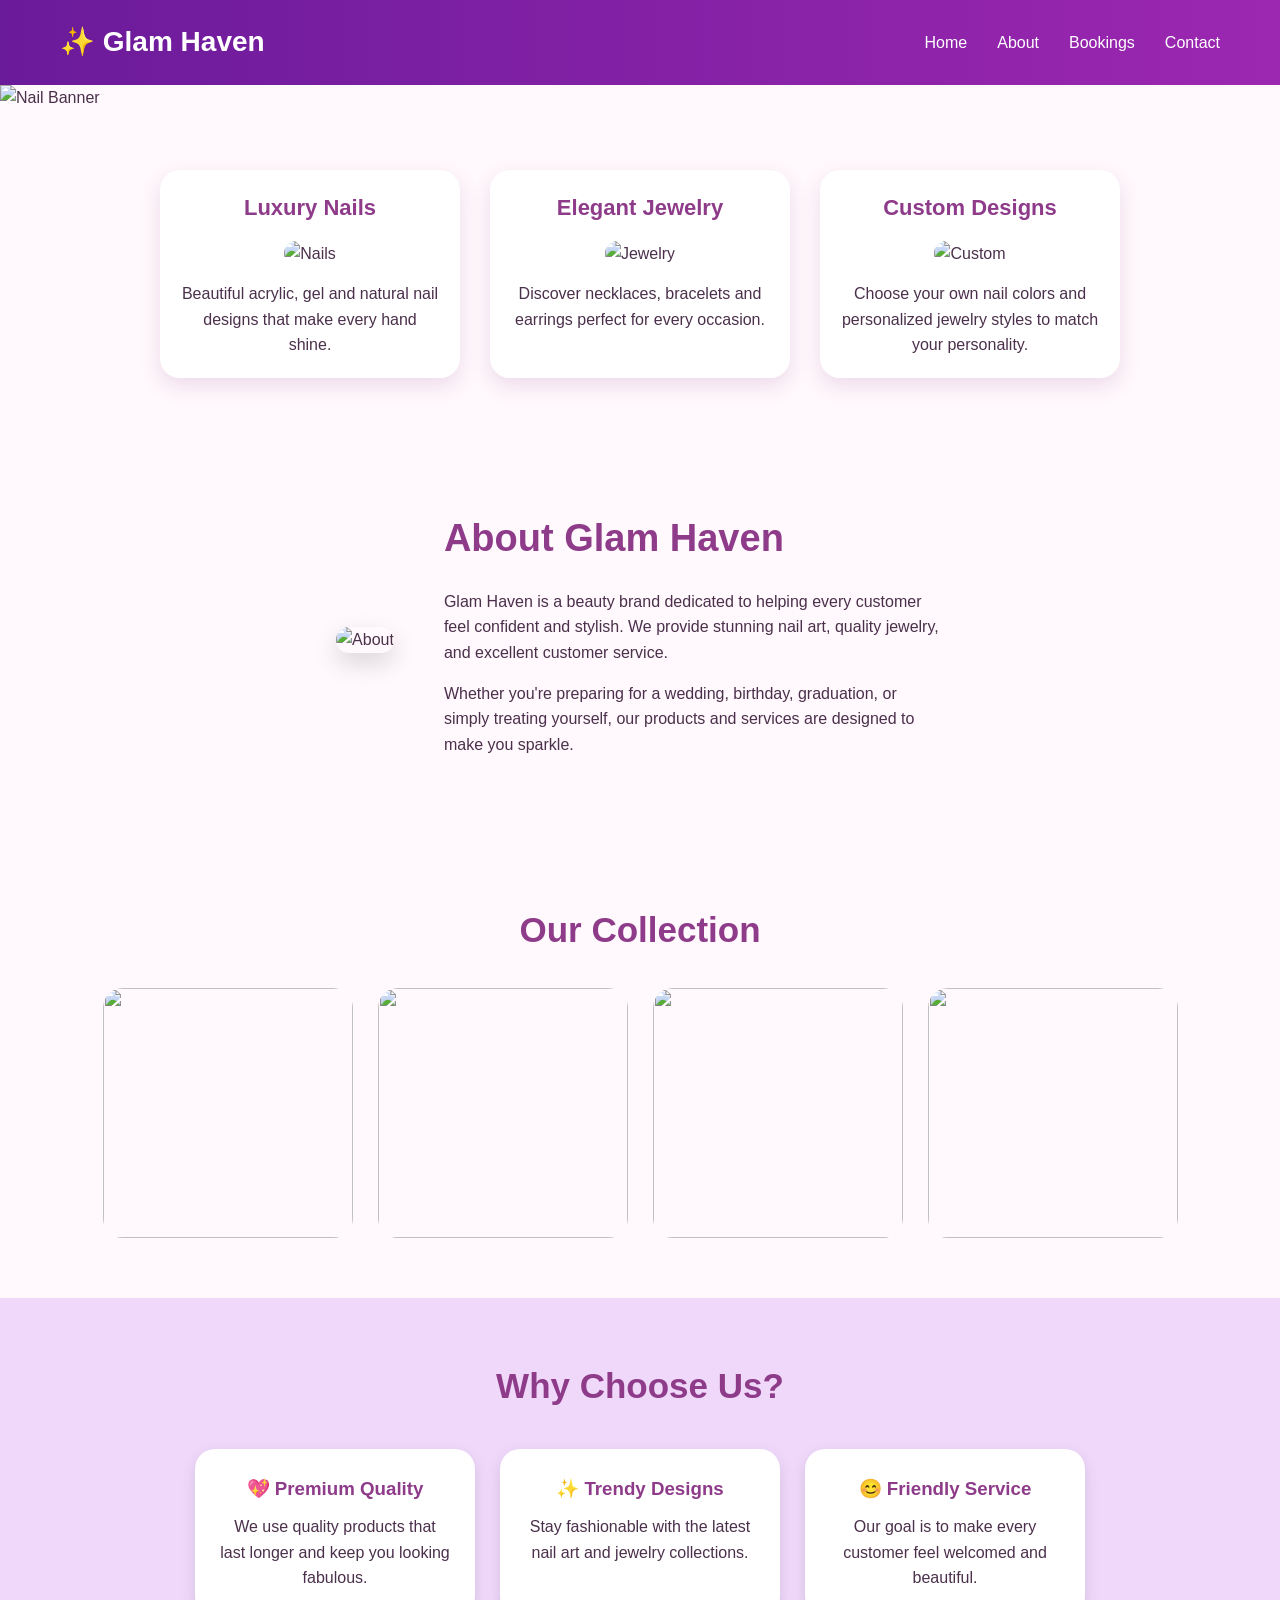
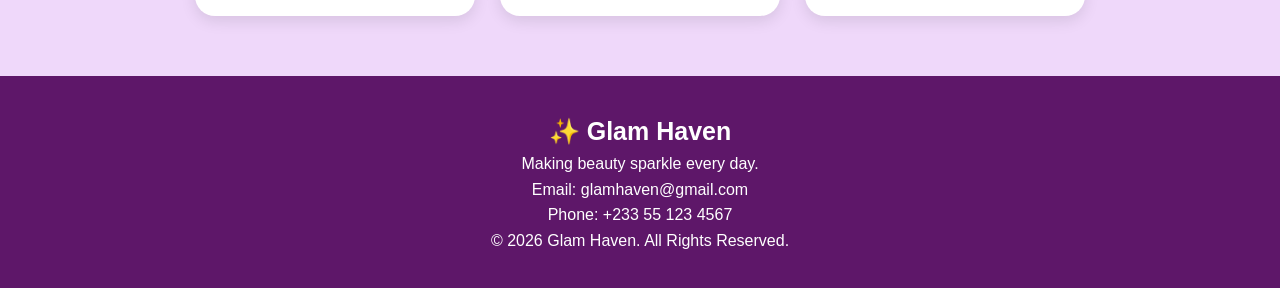
==== index.html @ 538c2bee "adding all files" ====
<!DOCTYPE html>
<html lang="en">
<head>
    <meta charset="UTF-8">
    <meta name="viewport" content="width=device-width, initial-scale=1.0">
    <title>Glam Haven</title>
    <link rel="stylesheet" href="style.css">
</head>
<body>

    <!-- Navigation -->
     <nav class="navbar">
        <h2>✨ Glam Haven</h2>
        <ul class="nav-links">
            <li><a href="index.html">Home</a></li>
            <li><a href="about.html">About</a></li>
            <li><a href="bookings.html">Bookings</a></li>
            <li><a href="contact.html">Contact</a></li>
       </ul>
    </nav>

    <!-- Hero Section -->
    <header class="hero">
        <img src="images/banner.jpg" alt="Nail Banner">
    </header>

    <!-- Services -->
    <section class="cards">

        <div class="card">
            <h3>Luxury Nails</h3>
            <img src="images/nails1.jpg" alt="Nails">
            <p>Beautiful acrylic, gel and natural nail designs that make every hand shine.</p>
        </div>

        <div class="card">
            <h3>Elegant Jewelry</h3>
            <img src="images/jewelry1.jpg" alt="Jewelry">
            <p>Discover necklaces, bracelets and earrings perfect for every occasion.</p>
        </div>

        <div class="card">
            <h3>Custom Designs</h3>
            <img src="images/custom.jpg" alt="Custom">
            <p>Choose your own nail colors and personalized jewelry styles to match your personality.</p>
        </div>

    </section>

    <!-- About -->
    <section class="about">

        <div class="about-image">
            <img src="images/about.jpg" alt="About">
        </div>

        <div class="about-text">
            <h2>About Glam Haven</h2>

            <p>
                Glam Haven is a beauty brand dedicated to helping every customer feel confident and stylish.
                We provide stunning nail art, quality jewelry, and excellent customer service.
            </p>

            <p>
                Whether you're preparing for a wedding, birthday, graduation, or simply treating yourself,
                our products and services are designed to make you sparkle.
            </p>

        </div>

    </section>

    <!-- Gallery -->
    <section class="gallery">

        <h2>Our Collection</h2>

        <div class="gallery-images">

            <img src="images/gallery1.jpg" alt="">
            <img src="images/gallery2.jpg" alt="">
            <img src="images/gallery3.jpg" alt="">
            <img src="images/gallery4.jpg" alt="">

        </div>

    </section>

    <!-- Extra Section -->
    <section class="why-us">

        <h2>Why Choose Us?</h2>

        <div class="features">

            <div class="feature">
                <h3>💖 Premium Quality</h3>
                <p>We use quality products that last longer and keep you looking fabulous.</p>
            </div>

            <div class="feature">
                <h3>✨ Trendy Designs</h3>
                <p>Stay fashionable with the latest nail art and jewelry collections.</p>
            </div>

            <div class="feature">
                <h3>😊 Friendly Service</h3>
                <p>Our goal is to make every customer feel welcomed and beautiful.</p>
            </div>

        </div>

    </section>

    <!-- Footer -->
    <footer>

        <h3>✨ Glam Haven</h3>

        <p>Making beauty sparkle every day.</p>

        <p>Email: glamhaven@gmail.com</p>

        <p>Phone: +233 55 123 4567</p>

        <p>© 2026 Glam Haven. All Rights Reserved.</p>

    </footer>

</body>
</html>
---- style.css ----
/* =========================
   GLOBAL STYLING
========================= */

* {
    margin: 0;
    padding: 0;
    box-sizing: border-box;
    font-family: "Poppins", Arial, sans-serif;
}


body {
    background-color: #fff8fc;
    color: #4b304b;
    line-height: 1.6;
}


img {
    max-width: 100%;
}



/* =========================
   NAVIGATION BAR
========================= */

.navbar {

    background: linear-gradient(90deg, #6a1b9a, #9c27b0);

    color: white;

    display: flex;

    justify-content: space-between;

    align-items: center;

    padding: 20px 60px;

    position: sticky;

    top: 0;

    z-index: 10;

}


.navbar h2 {

    font-size: 28px;

}


.nav-links {

    display: flex;

    list-style: none;

    gap: 30px;

}


.nav-links a {

    color: white;

    text-decoration: none;

    font-size: 16px;

    transition: 0.3s;

}


.nav-links a:hover {

    color: #ffd6ff;

}




/* =========================
   HERO SECTION
========================= */


.hero img {

    width: 100%;

    height: 500px;

    object-fit: cover;

}





/* =========================
   HOME SERVICE CARDS
========================= */


.cards {

    display: flex;

    justify-content: center;

    gap: 30px;

    padding: 60px 40px;

    flex-wrap: wrap;

}



.card {

    background: white;

    width: 300px;

    padding: 20px;

    border-radius: 20px;

    text-align: center;

    box-shadow: 0 8px 20px rgba(142,59,138,0.15);

    transition: 0.3s;

}



.card:hover {

    transform: translateY(-10px);

}



.card img {

    width: 100%;

    height: 230px;

    object-fit: cover;

    border-radius: 15px;

    margin: 15px 0;

}



.card h3 {

    color: #8e3b8a;

    font-size: 22px;

}






/* =========================
   ABOUT SECTION
========================= */


.about,
.about-section {

    display: flex;

    justify-content: center;

    align-items: center;

    gap: 50px;

    padding: 70px 50px;

}



.about-image img {

    width: 400px;

    border-radius: 25px;

    box-shadow: 0 10px 25px rgba(0,0,0,0.15);

}



.about-text {

    max-width: 500px;

}



.about-text h1,
.about-text h2 {

    color: #8e3b8a;

    font-size: 38px;

    margin-bottom: 20px;

}



.about-text p {

    margin-bottom: 15px;

}





/* =========================
   IMAGE COLLECTION
========================= */


.gallery,
.collection {

    padding: 60px 40px;

    text-align: center;

}



.gallery h2,
.collection h2 {

    color:#8e3b8a;

    font-size: 35px;

    margin-bottom: 30px;

}



.gallery-images,
.image-grid {

    display:flex;

    justify-content:center;

    gap:25px;

    flex-wrap:wrap;

}



.gallery-images img,
.image-grid img {

    width:250px;

    height:250px;

    object-fit:cover;

    border-radius:20px;

    transition:0.3s;

}



.gallery-images img:hover,
.image-grid img:hover {

    transform:scale(1.05);

}





/* =========================
   WHY CHOOSE US
========================= */


.why-us {

    background:#efd8fa;

    padding:60px 40px;

    text-align:center;

}



.why-us h2 {

    color:#8e3b8a;

    font-size:35px;

    margin-bottom:35px;

}



.features {

    display:flex;

    justify-content:center;

    gap:25px;

    flex-wrap:wrap;

}



.feature {

    background:white;

    width:280px;

    padding:25px;

    border-radius:20px;

    box-shadow:0 5px 15px rgba(0,0,0,0.1);

}



.feature h3 {

    color:#8e3b8a;

    margin-bottom:10px;

}





/* BOOKING PAGE */
.booking,
.contact {
    padding:70px 40px;text-align:center;

}



.booking h1,
.contact h1 {

    color:#8e3b8a;

    font-size:35px;

    margin-bottom:20px;

}



form {

    display:flex;

    flex-direction:column;

    gap:15px;

    max-width:450px;

    margin:30px auto;

}



input,
textarea,
select {


    padding:15px;

    border-radius:12px;

    border:1px solid #ddd;

    font-size:15px;

}



textarea {

    height:120px;

}



button {

    background:#8e3b8a;

    color:white;

    padding:15px;

    border:none;

    border-radius:12px;

    cursor:pointer;

    font-size:16px;

    transition:0.3s;

}



button:hover {

    background:#6a1b9a;

}





/* =========================
   CONTACT
========================= */


.contact-box {

    background:white;

    padding:30px;

    width:350px;

    max-width:90%;

    margin:30px auto;

    border-radius:20px;

    box-shadow:0 5px 15px rgba(0,0,0,0.1);

}





/* =========================
   FOOTER
========================= */


footer {

    background:#5e1769;

    color:white;

    text-align:center;

    padding:35px;

}



footer h3 {

    font-size:25px;

}





/* =========================
   RESPONSIVE DESIGN
========================= */



@media(max-width:900px){


.navbar {

    padding:20px 30px;

}



.cards {

    padding:40px 20px;

}



.about,
.about-section {

    flex-direction:column;

    text-align:center;

}



.features {

    gap:20px;

}



.hero img {

    height:350px;

}


}




@media(max-width:600px){


.navbar {

    flex-direction:column;

    gap:20px;

}



.nav-links {

    flex-direction:column;

    text-align:center;

    gap:15px;

}



.navbar h2 {

    font-size:24px;

}



.hero img {

    height:250px;

}



.cards {

    flex-direction:column;

    align-items:center;

}



.card {

    width:90%;

}



.about,
.about-section {

    padding:40px 20px;

}



.about-text h1,
.about-text h2 {

    font-size:28px;

}



.about-image img {

    width:100%;

}



.gallery-images img,
.image-grid img {

    width:90%;

}



.feature {

    width:90%;

}



.booking,
.contact {

    padding:40px 20px;

}



footer {

    font-size:14px;

}


}
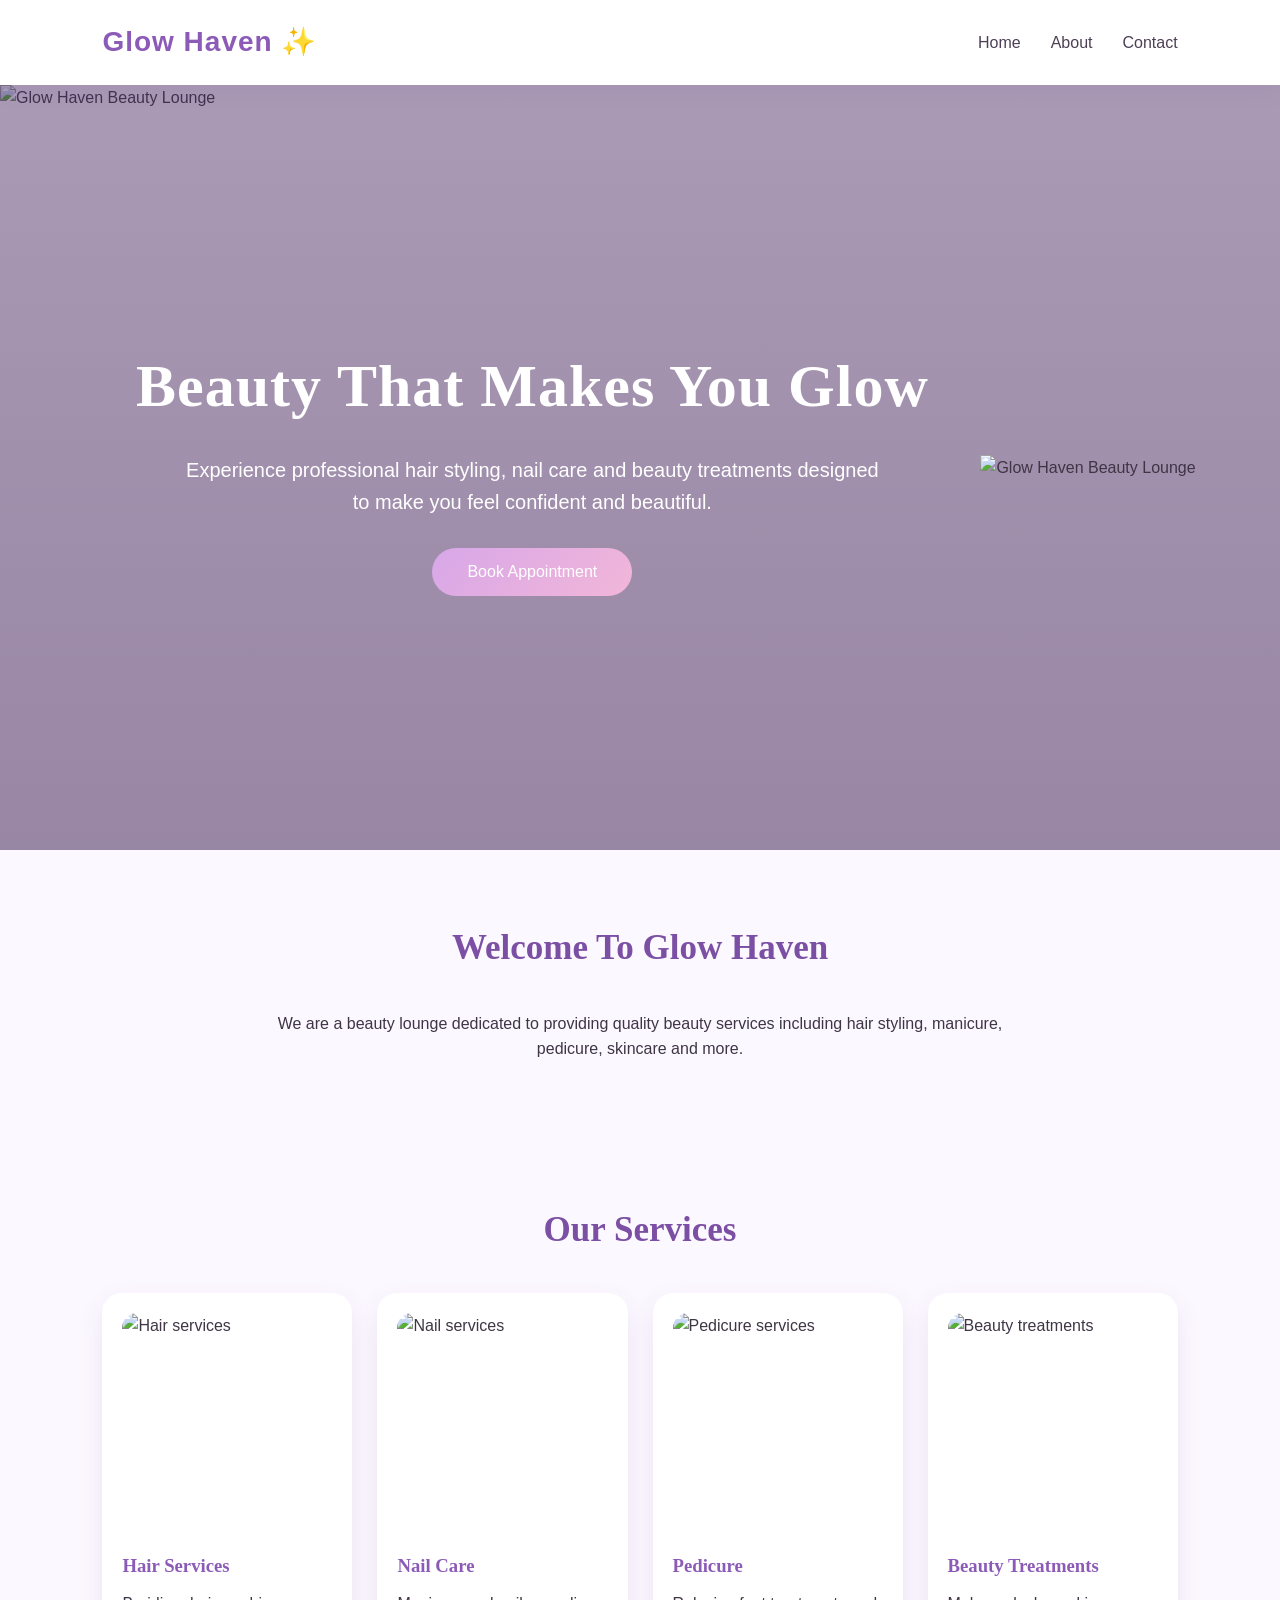
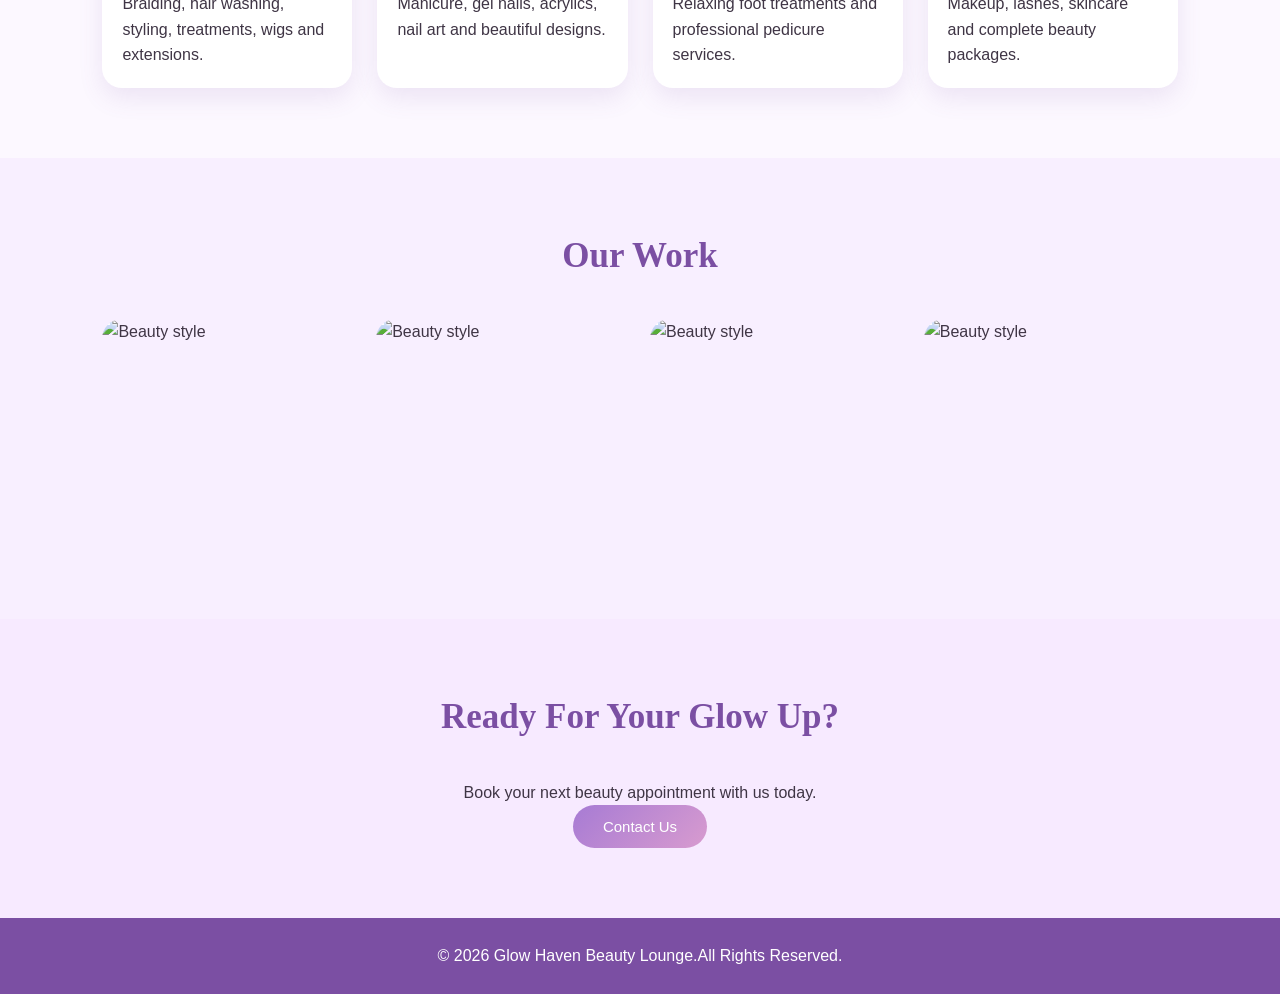
==== commit 7803807f: "adding all files" ====
--- a/index.html
+++ b/index.html
@@ -1,132 +1,116 @@
 <!DOCTYPE html>
 <html lang="en">
+
 <head>
     <meta charset="UTF-8">
     <meta name="viewport" content="width=device-width, initial-scale=1.0">
-    <title>Glam Haven</title>
+    <title>Glow Haven Beauty Lounge</title>
     <link rel="stylesheet" href="style.css">
 </head>
 <body>
+    <header>
+        <nav class="navbar">
+            <div class="logo">
+                Glow Haven ✨
+            </div>
 
-    <!-- Navigation -->
-     <nav class="navbar">
-        <h2>✨ Glam Haven</h2>
-        <ul class="nav-links">
-            <li><a href="index.html">Home</a></li>
-            <li><a href="about.html">About</a></li>
-            <li><a href="bookings.html">Bookings</a></li>
-            <li><a href="contact.html">Contact</a></li>
-       </ul>
-    </nav>
+            <ul class="nav-links">
+                <li><a href="index.html">Home</a></li>
+                <li><a href="about.html">About</a></li>
+                <li><a href="contact.html">Contact</a></li>
+            </ul>
+        </nav>
+    </header>
+    
+    <!-- Hero Section -->
+     <section class="hero-banner">
+         <img src="images/salon.jpg"alt="Glow Haven Beauty Lounge"class="banner-image">
+          
+         <div class="banner-overlay">
+            <div class="banner-content" >
+                
+                <h1>Beauty That Makes You Glow</h1>
+                <p> Experience professional hair styling, nail care
+                and beauty treatments designed to make you feel
+                confident and beautiful.</p>
+            <a href="contact.html"><button>Book Appointment</button></a>
+        </div>
+        
+        <div class="hero-image">
 
-    <!-- Hero Section -->
-    <header class="hero">
-        <img src="images/banner.jpg" alt="Nail Banner">
-    </header>
-
-    <!-- Services -->
-    <section class="cards">
-
-        <div class="card">
-            <h3>Luxury Nails</h3>
-            <img src="images/nails1.jpg" alt="Nails">
-            <p>Beautiful acrylic, gel and natural nail designs that make every hand shine.</p>
+            <!-- Add main salon image here -->
+            <img src="images/salon.jpg"alt="Glow Haven Beauty Lounge">
         </div>
-
-        <div class="card">
-            <h3>Elegant Jewelry</h3>
-            <img src="images/jewelry1.jpg" alt="Jewelry">
-            <p>Discover necklaces, bracelets and earrings perfect for every occasion.</p>
-        </div>
-
-        <div class="card">
-            <h3>Custom Designs</h3>
-            <img src="images/custom.jpg" alt="Custom">
-            <p>Choose your own nail colors and personalized jewelry styles to match your personality.</p>
-        </div>
-
     </section>
 
-    <!-- About -->
-    <section class="about">
-
-        <div class="about-image">
-            <img src="images/about.jpg" alt="About">
+    <section class="about-preview">
+        <h2>Welcome To Glow Haven</h2>
+        <p>
+            We are a beauty lounge dedicated to providing
+            quality beauty services including hair styling,
+            manicure, pedicure, skincare and more.
+        </p>
+    </section>
+    
+    <section id="services">
+        <h2>Our Services</h2>
+        <div class="service-container">
+            <div class="card">
+                <img src="images/hair.jpg" alt="Hair services">
+                <h3>Hair Services</h3>
+                <p>
+                    Braiding, hair washing, styling,
+                    treatments, wigs and extensions.
+                </p>
+            </div>
+            
+            <div class="card">
+                <img src="images/nails.jpg"alt="Nail services">
+                <h3>Nail Care</h3>
+                <p>
+                    Manicure, gel nails, acrylics,
+                    nail art and beautiful designs.
+                </p>
+            </div>
+            
+            <div class="card">
+                <img src="images/pedicure.jpg"alt="Pedicure services">
+                <h3> Pedicure</h3>
+                <p>
+                    Relaxing foot treatments and
+                    professional pedicure services.
+                </p>
+            </div>
+            
+            <div class="card">
+                <img src="images/beauty.jpg"alt="Beauty treatments">
+                <h3>Beauty Treatments</h3>
+                <p>
+                    Makeup, lashes, skincare and
+                    complete beauty packages.
+                </p>
+            </div>
         </div>
-
-        <div class="about-text">
-            <h2>About Glam Haven</h2>
-
-            <p>
-                Glam Haven is a beauty brand dedicated to helping every customer feel confident and stylish.
-                We provide stunning nail art, quality jewelry, and excellent customer service.
-            </p>
-
-            <p>
-                Whether you're preparing for a wedding, birthday, graduation, or simply treating yourself,
-                our products and services are designed to make you sparkle.
-            </p>
-
+    </section>
+    
+    <section id="gallery">
+        <h2>Our Work</h2>
+        <div class="gallery">
+            <img src="images/gallery1.jpg"alt="Beauty style">
+            <img src="images/gallery2.jpg"alt="Beauty style">
+            <img src="images/gallery3.jpg"alt="Beauty style">
+            <img src="images/gallery4.jpg"alt="Beauty style">
         </div>
-
     </section>
-
-    <!-- Gallery -->
-    <section class="gallery">
-
-        <h2>Our Collection</h2>
-
-        <div class="gallery-images">
-
-            <img src="images/gallery1.jpg" alt="">
-            <img src="images/gallery2.jpg" alt="">
-            <img src="images/gallery3.jpg" alt="">
-            <img src="images/gallery4.jpg" alt="">
-
-        </div>
-
+    
+    <section class="contact-preview">
+        <h2>Ready For Your Glow Up?</h2>
+        <p>Book your next beauty appointment with us today.</p>
+        <a href="contact.html"><button>Contact Us</button></a>
     </section>
-
-    <!-- Extra Section -->
-    <section class="why-us">
-
-        <h2>Why Choose Us?</h2>
-
-        <div class="features">
-
-            <div class="feature">
-                <h3>💖 Premium Quality</h3>
-                <p>We use quality products that last longer and keep you looking fabulous.</p>
-            </div>
-
-            <div class="feature">
-                <h3>✨ Trendy Designs</h3>
-                <p>Stay fashionable with the latest nail art and jewelry collections.</p>
-            </div>
-
-            <div class="feature">
-                <h3>😊 Friendly Service</h3>
-                <p>Our goal is to make every customer feel welcomed and beautiful.</p>
-            </div>
-
-        </div>
-
-    </section>
-
-    <!-- Footer -->
+     
     <footer>
-
-        <h3>✨ Glam Haven</h3>
-
-        <p>Making beauty sparkle every day.</p>
-
-        <p>Email: glamhaven@gmail.com</p>
-
-        <p>Phone: +233 55 123 4567</p>
-
-        <p>© 2026 Glam Haven. All Rights Reserved.</p>
-
+        <p>© 2026 Glow Haven Beauty Lounge.All Rights Reserved.</p>
     </footer>
-
 </body>
 </html>
--- a/style.css
+++ b/style.css
@@ -1,209 +1,514 @@
-/* =========================
-   GLOBAL STYLING
-========================= */
-
 * {
     margin: 0;
     padding: 0;
     box-sizing: border-box;
-    font-family: "Poppins", Arial, sans-serif;
 }
 
 
 body {
-    background-color: #fff8fc;
-    color: #4b304b;
+
+    font-family: "Poppins", Arial, Helvetica, sans-serif;
+    background-color: #fcf8ff;
+    color: #3f3545;
     line-height: 1.6;
+
+}
+
+
+html {
+
+    scroll-behavior: smooth;
+
 }
 
 
 img {
+
     max-width: 100%;
-}
-
-
-
-/* =========================
+    display: block;
+
+}
+
+
+h1,
+h2,
+h3 {
+
+    font-family: "Georgia", serif;
+
+}
+
+
+h2 {
+
+    text-align: center;
+    color: #7b4fa3;
+    font-size: 35px;
+    margin-bottom: 35px;
+
+}
+
+
+
+/* ===========================
    NAVIGATION BAR
-========================= */
+=========================== */
+
 
 .navbar {
 
-    background: linear-gradient(90deg, #6a1b9a, #9c27b0);
+    display: flex;
+    justify-content: space-between;
+    align-items: center;
+
+    padding: 20px 8%;
+
+    background: rgba(255,255,255,0.95);
+
+    box-shadow: 
+    0 5px 20px rgba(123,79,163,0.12);
+
+    position: sticky;
+    top: 0;
+    z-index: 10;
+
+}
+
+
+
+.logo {
+
+    font-size: 28px;
+    font-weight: bold;
+
+    color: #8b5bb7;
+
+    letter-spacing: 1px;
+
+}
+
+
+
+.nav-links {
+
+    display: flex;
+    list-style: none;
+    gap: 30px;
+
+}
+
+
+
+.nav-links a {
+
+    text-decoration: none;
+    color: #4d4055;
+
+    font-weight: 500;
+
+    transition: 0.3s;
+
+}
+
+
+
+.nav-links a:hover {
+
+    color: #b06ab3;
+
+}
+
+
+
+
+
+/* ===========================
+   BUTTON STYLE
+=========================== */
+
+
+button {
+
+    background: linear-gradient(
+        135deg,
+        #a77bd4,
+        #d89bcf
+    );
 
     color: white;
 
-    display: flex;
-
-    justify-content: space-between;
-
-    align-items: center;
-
-    padding: 20px 60px;
-
-    position: sticky;
-
-    top: 0;
-
-    z-index: 10;
-
-}
-
-
-.navbar h2 {
-
-    font-size: 28px;
-
-}
-
-
-.nav-links {
-
-    display: flex;
-
-    list-style: none;
-
-    gap: 30px;
-
-}
-
-
-.nav-links a {
-
-    color: white;
-
-    text-decoration: none;
-
-    font-size: 16px;
+    border: none;
+
+    padding: 13px 30px;
+
+    border-radius: 30px;
+
+    font-size: 15px;
+
+    cursor: pointer;
 
     transition: 0.3s;
 
 }
 
 
-.nav-links a:hover {
-
-    color: #ffd6ff;
-
-}
-
-
-
-
-/* =========================
-   HERO SECTION
-========================= */
-
-
-.hero img {
+
+button:hover {
+
+    transform: translateY(-3px);
+
+    box-shadow:
+    0 8px 20px rgba(167,123,212,0.35);
+
+}
+
+/* ===========================
+   HOMEPAGE HERO BANNER
+=========================== */
+
+
+.hero-banner {
+
+    position: relative;
+
+    height: 85vh;
+
+    overflow: hidden;
+
+}
+
+
+
+.banner-image {
+
+    width:100%;
+
+    height:100%;
+
+    object-fit:cover;
+
+}
+
+
+
+
+.banner-overlay {
+
+    position:absolute;
+
+    top:0;
+
+    left:0;
+
+    width:100%;
+
+    height:100%;
+
+
+    background:
+
+    linear-gradient(
+        rgba(70,40,90,0.45),
+        rgba(70,40,90,0.55)
+    );
+
+
+    display:flex;
+
+    justify-content:center;
+
+    align-items:center;
+
+    text-align:center;
+
+}
+
+
+
+
+
+.banner-content {
+
+    width:70%;
+
+    color:white;
+
+}
+
+
+
+.banner-content h1 {
+
+    font-size:60px;
+
+    color:white;
+
+    margin-bottom:20px;
+
+    letter-spacing:1px;
+
+}
+
+
+
+.banner-content p {
+
+    font-size:20px;
+
+    max-width:700px;
+
+    margin:0 auto 30px;
+
+    color:#fff;
+
+}
+
+
+
+.banner-content button {
+
+    background:
+
+    linear-gradient(
+        135deg,
+        #d7a7e8,
+        #f2b6d8
+    );
+
+
+
+    padding:15px 35px;
+
+    font-size:16px;
+
+}
+
+
+.banner-content button:hover {
+
+
+    background:#ffffff;
+
+    color:#8b5bb7;
+
+
+}
+
+
+
+/* ===========================
+   ABOUT PREVIEW
+=========================== */
+
+
+.about-preview {
+
+    padding: 70px 8%;
+
+    text-align: center;
+
+}
+
+
+
+.about-preview p {
+
+    max-width: 750px;
+
+    margin: auto;
+
+}
+
+
+
+/* ===========================
+   SERVICES SECTION
+=========================== */
+
+
+#services {
+
+    padding: 70px 8%;
+
+}
+
+
+
+.service-container {
+
+    display: grid;
+
+    grid-template-columns: repeat(4,1fr);
+
+    gap: 25px;
+
+}
+
+
+
+.card {
+
+    background: white;
+
+    padding: 20px;
+
+    border-radius: 20px;
+
+
+    box-shadow:
+
+    0 10px 25px rgba(123,79,163,0.12);
+
+
+    transition: 0.3s;
+
+}
+
+
+
+.card:hover {
+
+    transform: translateY(-8px);
+
+}
+
+
+
+.card img {
+
+    height: 220px;
 
     width: 100%;
 
-    height: 500px;
-
     object-fit: cover;
 
-}
-
-
-
-
-
-/* =========================
-   HOME SERVICE CARDS
-========================= */
-
-
-.cards {
-
-    display: flex;
-
-    justify-content: center;
-
-    gap: 30px;
-
-    padding: 60px 40px;
-
-    flex-wrap: wrap;
-
-}
-
-
-
-.card {
-
-    background: white;
-
-    width: 300px;
-
-    padding: 20px;
+    border-radius: 15px;
+
+}
+
+
+
+.card h3 {
+
+    color: #8b5bb7;
+
+    margin: 18px 0 10px;
+
+}
+
+
+
+
+/* ===========================
+   GALLERY
+=========================== */
+
+
+#gallery {
+
+    padding: 70px 8%;
+
+    background: #f8efff;
+
+}
+
+
+
+.gallery {
+
+    display: grid;
+
+    grid-template-columns: repeat(4,1fr);
+
+    gap: 20px;
+
+}
+
+
+
+.gallery img {
+
+    height: 230px;
+
+    width: 100%;
+
+    object-fit: cover;
 
     border-radius: 20px;
 
+    transition: 0.3s;
+
+}
+
+
+
+.gallery img:hover {
+
+    transform: scale(1.05);
+
+}
+
+
+
+/* ===========================
+   ABOUT PAGE
+=========================== */
+
+
+.page-banner {
+
+    background:
+
+    linear-gradient(
+        135deg,
+        #ead7ff,
+        #fce6f5
+    );
+
+
+    padding: 80px 8%;
+
     text-align: center;
 
-    box-shadow: 0 8px 20px rgba(142,59,138,0.15);
-
-    transition: 0.3s;
-
-}
-
-
-
-.card:hover {
-
-    transform: translateY(-10px);
-
-}
-
-
-
-.card img {
-
-    width: 100%;
-
-    height: 230px;
-
-    object-fit: cover;
-
-    border-radius: 15px;
-
-    margin: 15px 0;
-
-}
-
-
-
-.card h3 {
-
-    color: #8e3b8a;
-
-    font-size: 22px;
-
-}
-
-
-
-
-
-
-/* =========================
-   ABOUT SECTION
-========================= */
-
-
-.about,
+}
+
+
+
+.page-banner h1 {
+
+    font-size: 48px;
+
+    color:#71449b;
+
+}
+
+
+
+.page-banner p {
+
+    margin-top:15px;
+
+}
+
+
+
 .about-section {
 
-    display: flex;
-
-    justify-content: center;
-
-    align-items: center;
-
-    gap: 50px;
-
-    padding: 70px 50px;
+    display:flex;
+
+    align-items:center;
+
+    gap:50px;
+
+    padding:70px 8%;
+
+}
+
+
+
+.about-image {
+
+    flex:1;
 
 }
 
@@ -211,207 +516,124 @@
 
 .about-image img {
 
-    width: 400px;
-
-    border-radius: 25px;
-
-    box-shadow: 0 10px 25px rgba(0,0,0,0.15);
-
-}
-
-
-
-.about-text {
-
-    max-width: 500px;
-
-}
-
-
-
-.about-text h1,
-.about-text h2 {
-
-    color: #8e3b8a;
-
-    font-size: 38px;
-
-    margin-bottom: 20px;
-
-}
-
-
-
-.about-text p {
-
-    margin-bottom: 15px;
-
-}
-
-
-
-
-
-/* =========================
-   IMAGE COLLECTION
-========================= */
-
-
-.gallery,
-.collection {
-
-    padding: 60px 40px;
-
-    text-align: center;
-
-}
-
-
-
-.gallery h2,
-.collection h2 {
-
-    color:#8e3b8a;
-
-    font-size: 35px;
-
-    margin-bottom: 30px;
-
-}
-
-
-
-.gallery-images,
-.image-grid {
+    height:420px;
+
+    width:100%;
+
+    object-fit:cover;
+
+    border-radius:25px;
+
+}
+
+
+
+.about-description {
+
+    flex:1;
+
+}
+
+
+
+.about-description p {
+
+    margin:20px 0;
+
+}
+
+
+
+
+.values {
 
     display:flex;
 
     justify-content:center;
 
-    gap:25px;
-
-    flex-wrap:wrap;
-
-}
-
-
-
-.gallery-images img,
-.image-grid img {
-
-    width:250px;
-
-    height:250px;
-
-    object-fit:cover;
+    gap:30px;
+
+    padding:50px 8%;
+
+}
+
+
+
+.value-box {
+
+    background:white;
+
+    width:350px;
+
+    padding:30px;
+
+    text-align:center;
 
     border-radius:20px;
 
-    transition:0.3s;
-
-}
-
-
-
-.gallery-images img:hover,
-.image-grid img:hover {
-
-    transform:scale(1.05);
-
-}
-
-
-
-
-
-/* =========================
-   WHY CHOOSE US
-========================= */
-
-
-.why-us {
-
-    background:#efd8fa;
-
-    padding:60px 40px;
-
-    text-align:center;
-
-}
-
-
-
-.why-us h2 {
-
-    color:#8e3b8a;
-
-    font-size:35px;
-
-    margin-bottom:35px;
-
-}
-
-
-
-.features {
+
+    box-shadow:
+
+    0 10px 25px rgba(0,0,0,0.1);
+
+}
+
+
+
+.value-box h3 {
+
+    color:#9a62c4;
+
+    margin-bottom:15px;
+
+}
+
+
+
+/* ===========================
+   CONTACT PAGE
+=========================== */
+
+
+.contact-section {
 
     display:flex;
 
     justify-content:center;
 
-    gap:25px;
-
-    flex-wrap:wrap;
-
-}
-
-
-
-.feature {
+    gap:40px;
+
+    padding:70px 8%;
+
+}
+
+
+
+.contact-details,
+.appointment-form {
+
 
     background:white;
 
-    width:280px;
-
-    padding:25px;
+    width:45%;
+
+    padding:35px;
 
     border-radius:20px;
 
-    box-shadow:0 5px 15px rgba(0,0,0,0.1);
-
-}
-
-
-
-.feature h3 {
-
-    color:#8e3b8a;
-
-    margin-bottom:10px;
-
-}
-
-
-
-
-
-/* BOOKING PAGE */
-.booking,
-.contact {
-    padding:70px 40px;text-align:center;
-
-}
-
-
-
-.booking h1,
-.contact h1 {
-
-    color:#8e3b8a;
-
-    font-size:35px;
-
-    margin-bottom:20px;
+
+    box-shadow:
+
+    0 10px 25px rgba(123,79,163,0.15);
+
+
+}
+
+
+
+.contact-details p {
+
+    margin:20px 0;
 
 }
 
@@ -424,10 +646,6 @@
     flex-direction:column;
 
     gap:15px;
-
-    max-width:450px;
-
-    margin:30px auto;
 
 }
 
@@ -437,7 +655,6 @@
 textarea,
 select {
 
-
     padding:15px;
 
     border-radius:12px;
@@ -446,155 +663,153 @@
 
     font-size:15px;
 
+    outline:none;
+
+}
+
+
+
+input:focus,
+textarea:focus,
+select:focus {
+
+    border-color:#a77bd4;
+
 }
 
 
 
 textarea {
 
-    height:120px;
-
-}
-
-
-
-button {
-
-    background:#8e3b8a;
+    height:130px;
+
+}
+
+
+
+
+/* ===========================
+   CONTACT CTA
+=========================== */
+
+
+.contact-preview {
+
+    background:#f7eaff;
+
+    text-align:center;
+
+    padding:70px 8%;
+
+}
+
+
+
+
+
+/* ===========================
+   FOOTER
+=========================== */
+
+
+footer {
+
+    background:#7b4fa3;
 
     color:white;
 
-    padding:15px;
-
-    border:none;
-
-    border-radius:12px;
-
-    cursor:pointer;
-
-    font-size:16px;
-
-    transition:0.3s;
-
-}
-
-
-
-button:hover {
-
-    background:#6a1b9a;
-
-}
-
-
-
-
-
-/* =========================
-   CONTACT
-========================= */
-
-
-.contact-box {
-
-    background:white;
-
-    padding:30px;
-
-    width:350px;
-
-    max-width:90%;
-
-    margin:30px auto;
-
-    border-radius:20px;
-
-    box-shadow:0 5px 15px rgba(0,0,0,0.1);
-
-}
-
-
-
-
-
-/* =========================
-   FOOTER
-========================= */
-
-
-footer {
-
-    background:#5e1769;
-
-    color:white;
-
     text-align:center;
 
-    padding:35px;
-
-}
-
-
-
-footer h3 {
-
-    font-size:25px;
-
-}
-
-
-
-
-
-/* =========================
+    padding:25px;
+
+}
+
+
+
+
+
+/* ===========================
    RESPONSIVE DESIGN
-========================= */
-
+=========================== */
 
 
 @media(max-width:900px){
 
 
-.navbar {
-
-    padding:20px 30px;
-
-}
-
-
-
-.cards {
-
-    padding:40px 20px;
-
-}
-
-
-
-.about,
-.about-section {
-
-    flex-direction:column;
-
-    text-align:center;
-
-}
-
-
-
-.features {
-
-    gap:20px;
-
-}
-
-
-
-.hero img {
-
-    height:350px;
-
-}
+    .navbar {
+
+        flex-direction:column;
+
+        gap:20px;
+
+    }
+
+
+    .nav-links {
+
+        flex-wrap:wrap;
+
+        justify-content:center;
+
+    }
+
+
+
+    .hero {
+
+        flex-direction:column;
+
+        text-align:center;
+
+    }
+
+
+    .hero-content {
+
+        width:100%;
+
+    }
+
+
+    .hero h1 {
+
+        font-size:40px;
+
+    }
+
+
+
+    .service-container {
+
+        grid-template-columns:repeat(2,1fr);
+
+    }
+
+
+
+    .gallery {
+
+        grid-template-columns:repeat(2,1fr);
+
+    }
+
+
+
+    .about-section,
+    .contact-section {
+
+        flex-direction:column;
+
+    }
+
+
+
+    .contact-details,
+    .appointment-form {
+
+        width:100%;
+
+    }
 
 
 }
@@ -605,119 +820,26 @@
 @media(max-width:600px){
 
 
-.navbar {
-
-    flex-direction:column;
-
-    gap:20px;
-
-}
-
-
-
-.nav-links {
-
-    flex-direction:column;
-
-    text-align:center;
-
-    gap:15px;
-
-}
-
-
-
-.navbar h2 {
-
-    font-size:24px;
-
-}
-
-
-
-.hero img {
-
-    height:250px;
-
-}
-
-
-
-.cards {
-
-    flex-direction:column;
-
-    align-items:center;
-
-}
-
-
-
-.card {
-
-    width:90%;
-
-}
-
-
-
-.about,
-.about-section {
-
-    padding:40px 20px;
-
-}
-
-
-
-.about-text h1,
-.about-text h2 {
-
-    font-size:28px;
-
-}
-
-
-
-.about-image img {
-
-    width:100%;
-
-}
-
-
-
-.gallery-images img,
-.image-grid img {
-
-    width:90%;
-
-}
-
-
-
-.feature {
-
-    width:90%;
-
-}
-
-
-
-.booking,
-.contact {
-
-    padding:40px 20px;
-
-}
-
-
-
-footer {
-
-    font-size:14px;
-
-}
+    .service-container,
+    .gallery {
+
+        grid-template-columns:1fr;
+
+    }
+
+
+    .hero-image img {
+
+        height:300px;
+
+    }
+
+
+    .page-banner h1 {
+
+        font-size:35px;
+
+    }
 
 
 }
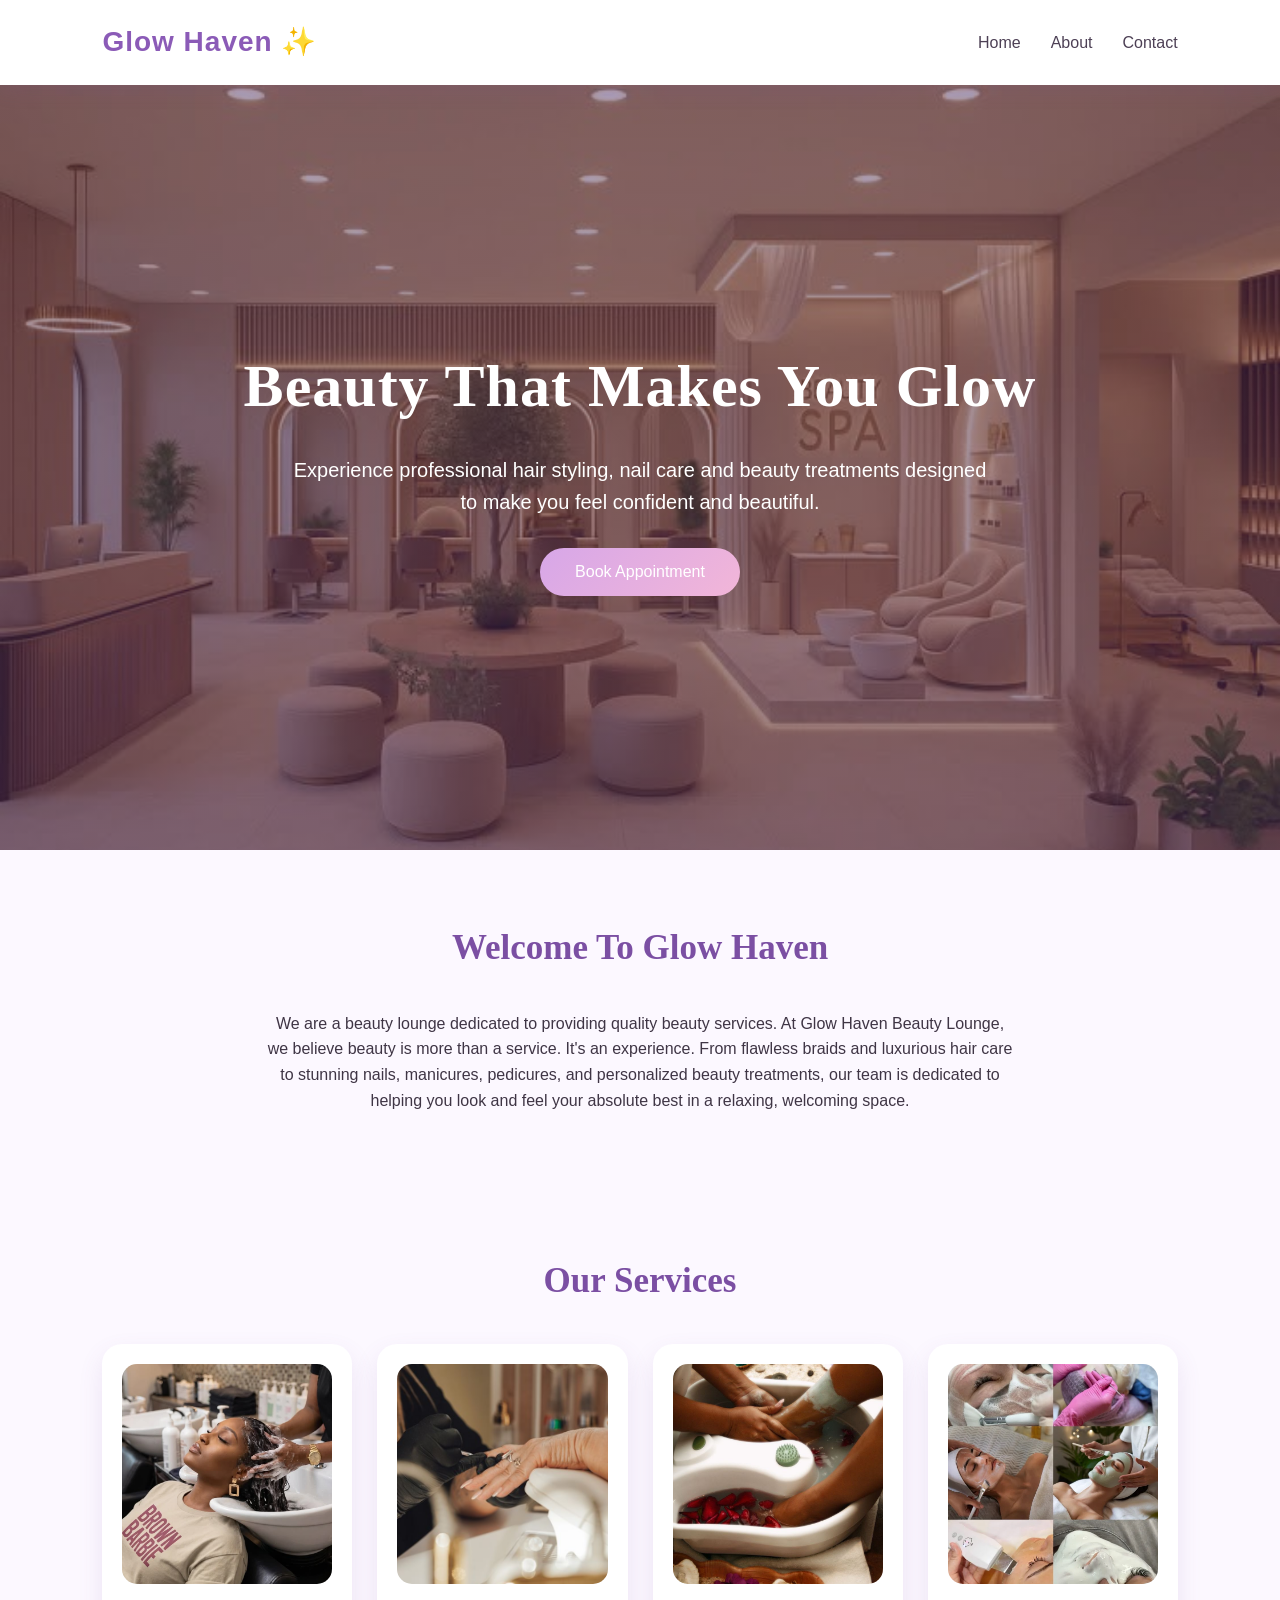
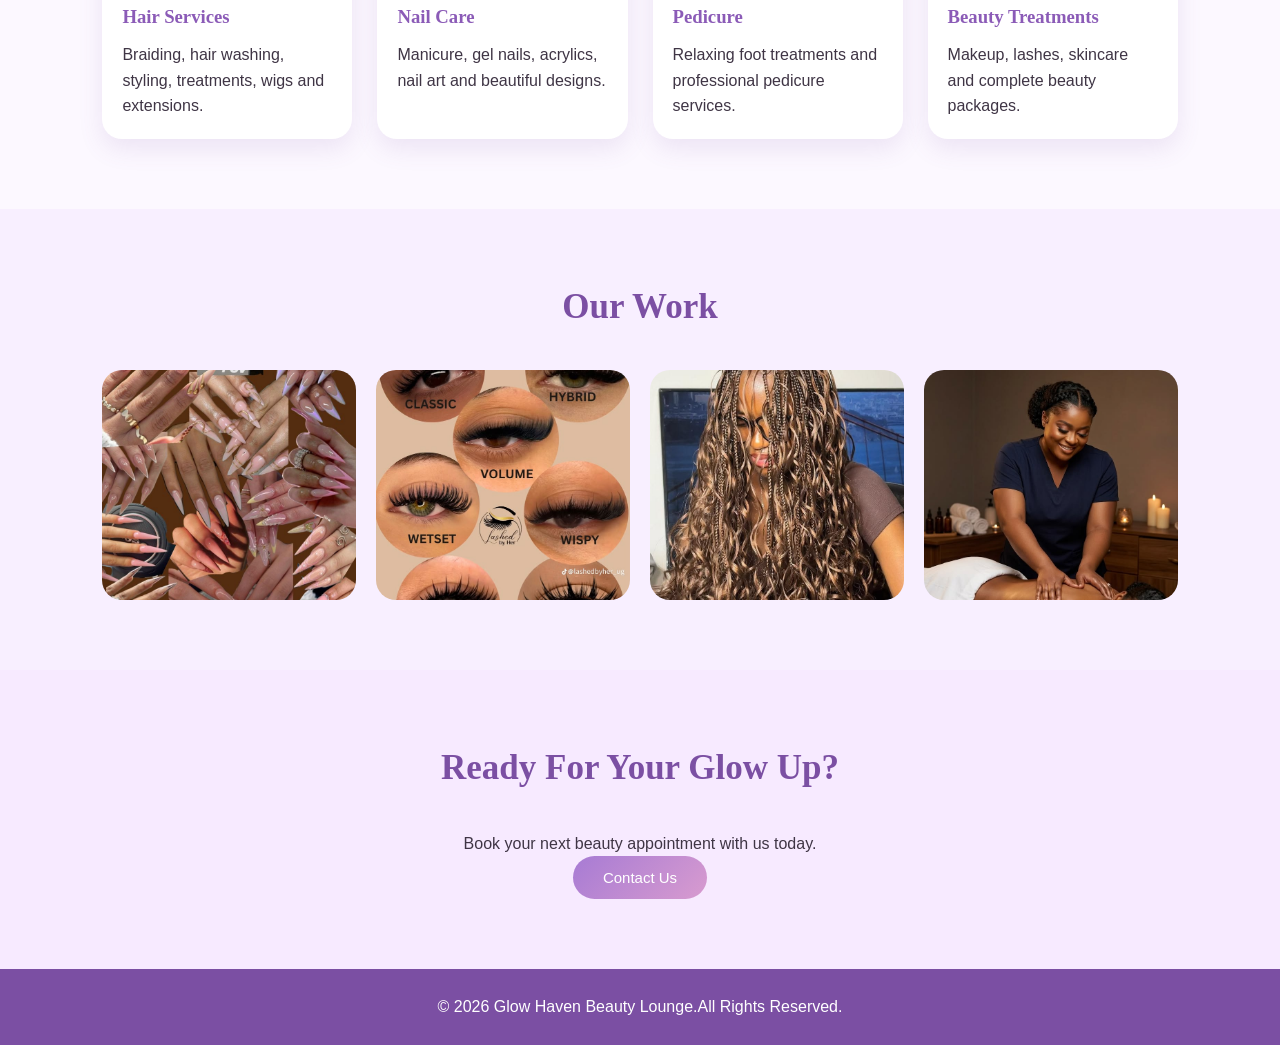
==== commit 805ad013: "adding all files" ====
--- a/index.html
+++ b/index.html
@@ -24,7 +24,7 @@
     
     <!-- Hero Section -->
      <section class="hero-banner">
-         <img src="images/salon.jpg"alt="Glow Haven Beauty Lounge"class="banner-image">
+         <img src="images\banner.jpeg"alt="Glow Haven Beauty Lounge"class="banner-image">
           
          <div class="banner-overlay">
             <div class="banner-content" >
@@ -36,19 +36,15 @@
             <a href="contact.html"><button>Book Appointment</button></a>
         </div>
         
-        <div class="hero-image">
-
-            <!-- Add main salon image here -->
-            <img src="images/salon.jpg"alt="Glow Haven Beauty Lounge">
-        </div>
     </section>
 
     <section class="about-preview">
         <h2>Welcome To Glow Haven</h2>
         <p>
-            We are a beauty lounge dedicated to providing
-            quality beauty services including hair styling,
-            manicure, pedicure, skincare and more.
+            We are a beauty lounge dedicated to providing quality beauty services.
+            At Glow Haven Beauty Lounge, we believe beauty is more than a service. It's an experience. 
+            From flawless braids and luxurious hair care to stunning nails, manicures, pedicures, and personalized beauty treatments,
+            our team is dedicated to helping you look and feel your absolute best in a relaxing, welcoming space.
         </p>
     </section>
     
@@ -56,7 +52,7 @@
         <h2>Our Services</h2>
         <div class="service-container">
             <div class="card">
-                <img src="images/hair.jpg" alt="Hair services">
+                <img src="images\hairservices.jpeg" alt="Hair services">
                 <h3>Hair Services</h3>
                 <p>
                     Braiding, hair washing, styling,
@@ -65,7 +61,7 @@
             </div>
             
             <div class="card">
-                <img src="images/nails.jpg"alt="Nail services">
+                <img src="images\Nails.jpg"alt="Nail services">
                 <h3>Nail Care</h3>
                 <p>
                     Manicure, gel nails, acrylics,
@@ -74,7 +70,7 @@
             </div>
             
             <div class="card">
-                <img src="images/pedicure.jpg"alt="Pedicure services">
+                <img src="images\pedicure.jpeg"alt="Pedicure services">
                 <h3> Pedicure</h3>
                 <p>
                     Relaxing foot treatments and
@@ -83,7 +79,7 @@
             </div>
             
             <div class="card">
-                <img src="images/beauty.jpg"alt="Beauty treatments">
+                <img src="images\beautyservices.jpeg"alt="Beauty treatments">
                 <h3>Beauty Treatments</h3>
                 <p>
                     Makeup, lashes, skincare and
@@ -96,10 +92,10 @@
     <section id="gallery">
         <h2>Our Work</h2>
         <div class="gallery">
-            <img src="images/gallery1.jpg"alt="Beauty style">
-            <img src="images/gallery2.jpg"alt="Beauty style">
-            <img src="images/gallery3.jpg"alt="Beauty style">
-            <img src="images/gallery4.jpg"alt="Beauty style">
+            <img src="images\ourwork.jpg"alt="Beauty style">
+            <img src="images\ourwork2.jpg"alt="Beauty style">
+            <img src="images\ourwork3.jpg"alt="Beauty style">
+            <img src="images\massage.jpg"alt="Beauty style">
         </div>
     </section>
     
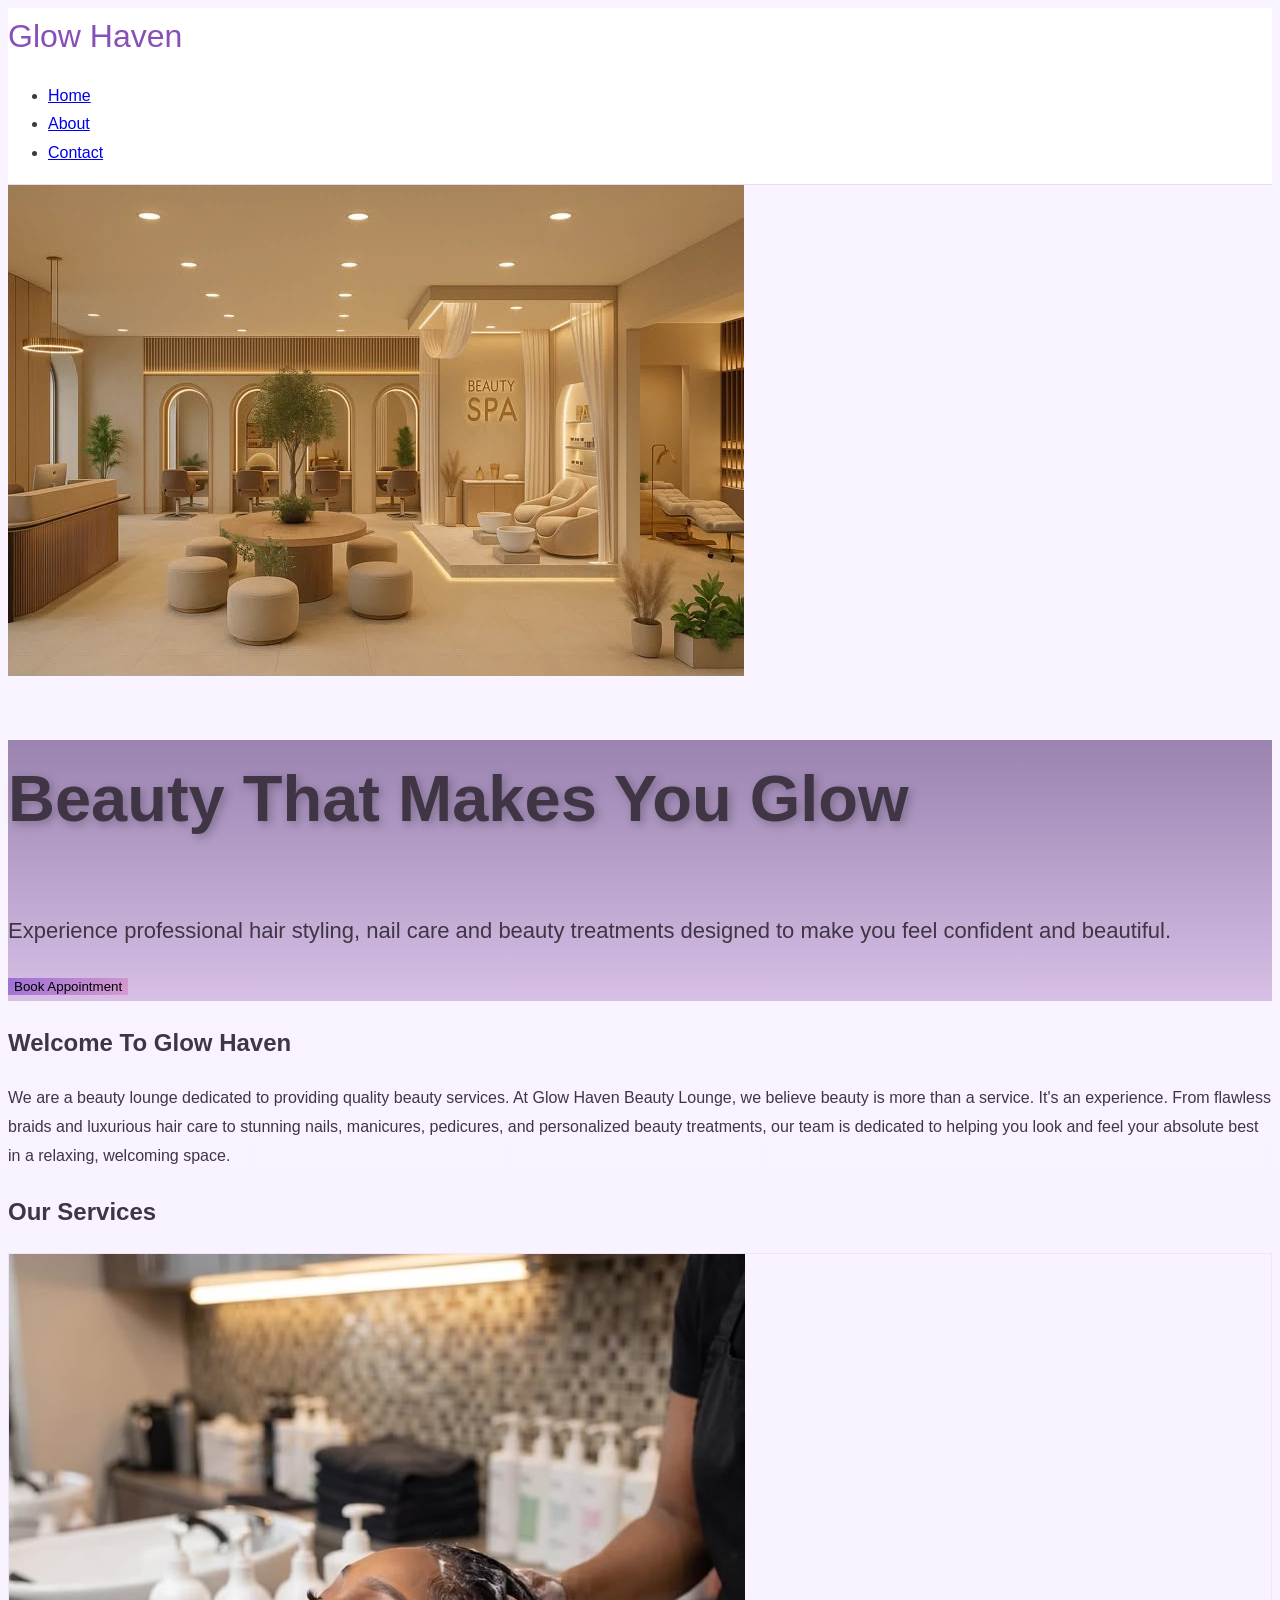
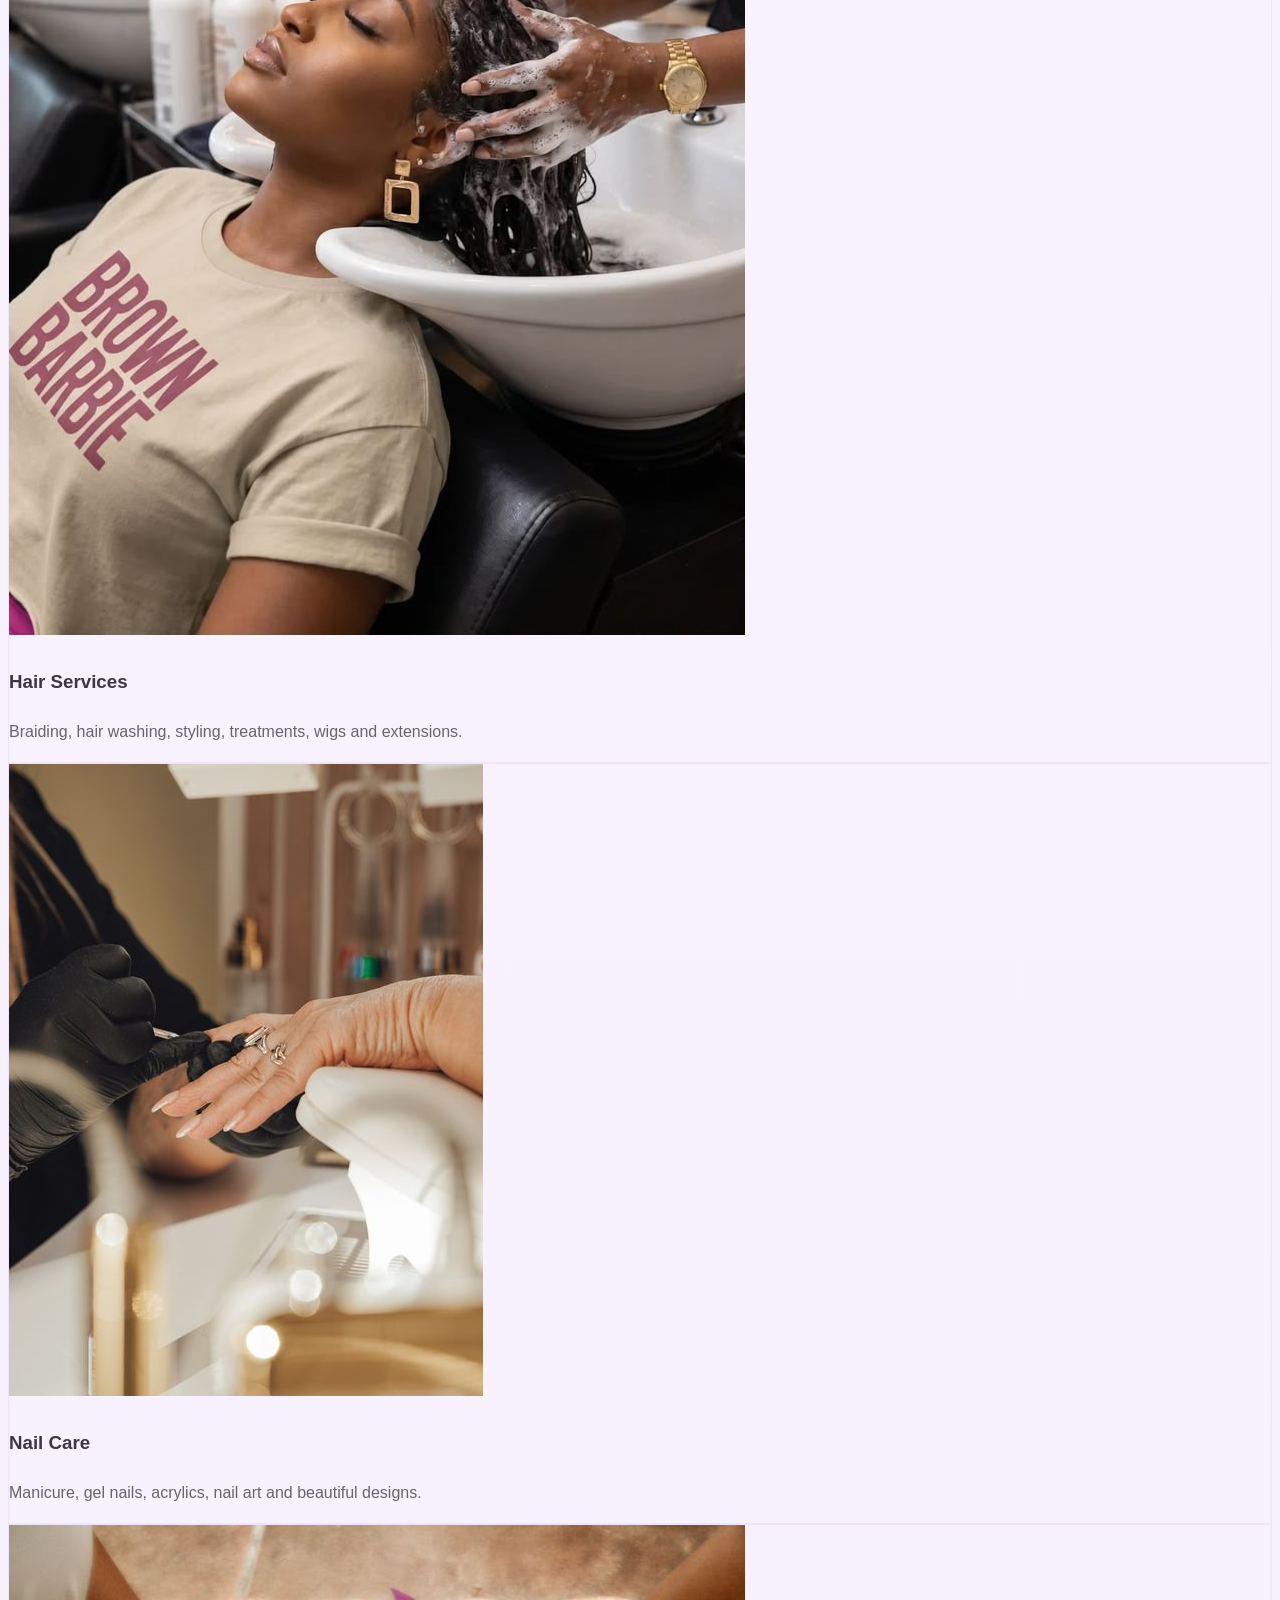
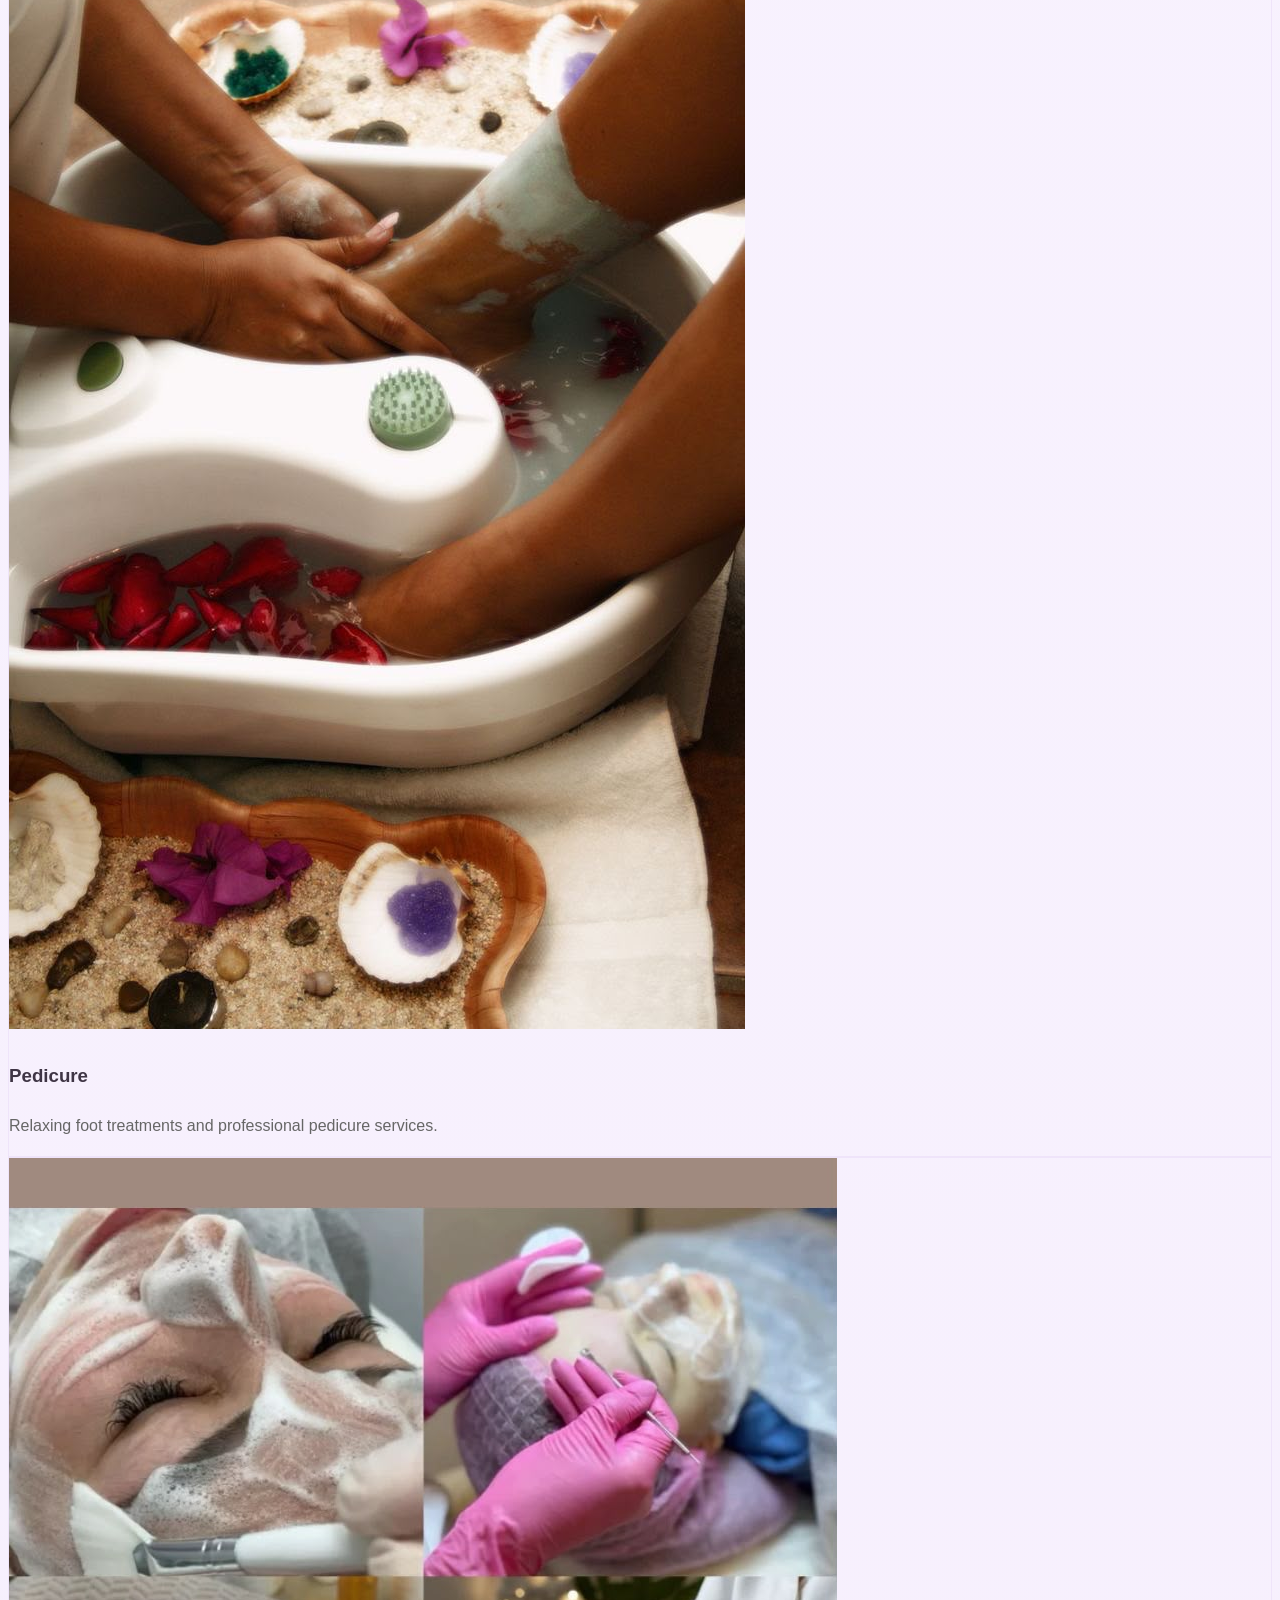
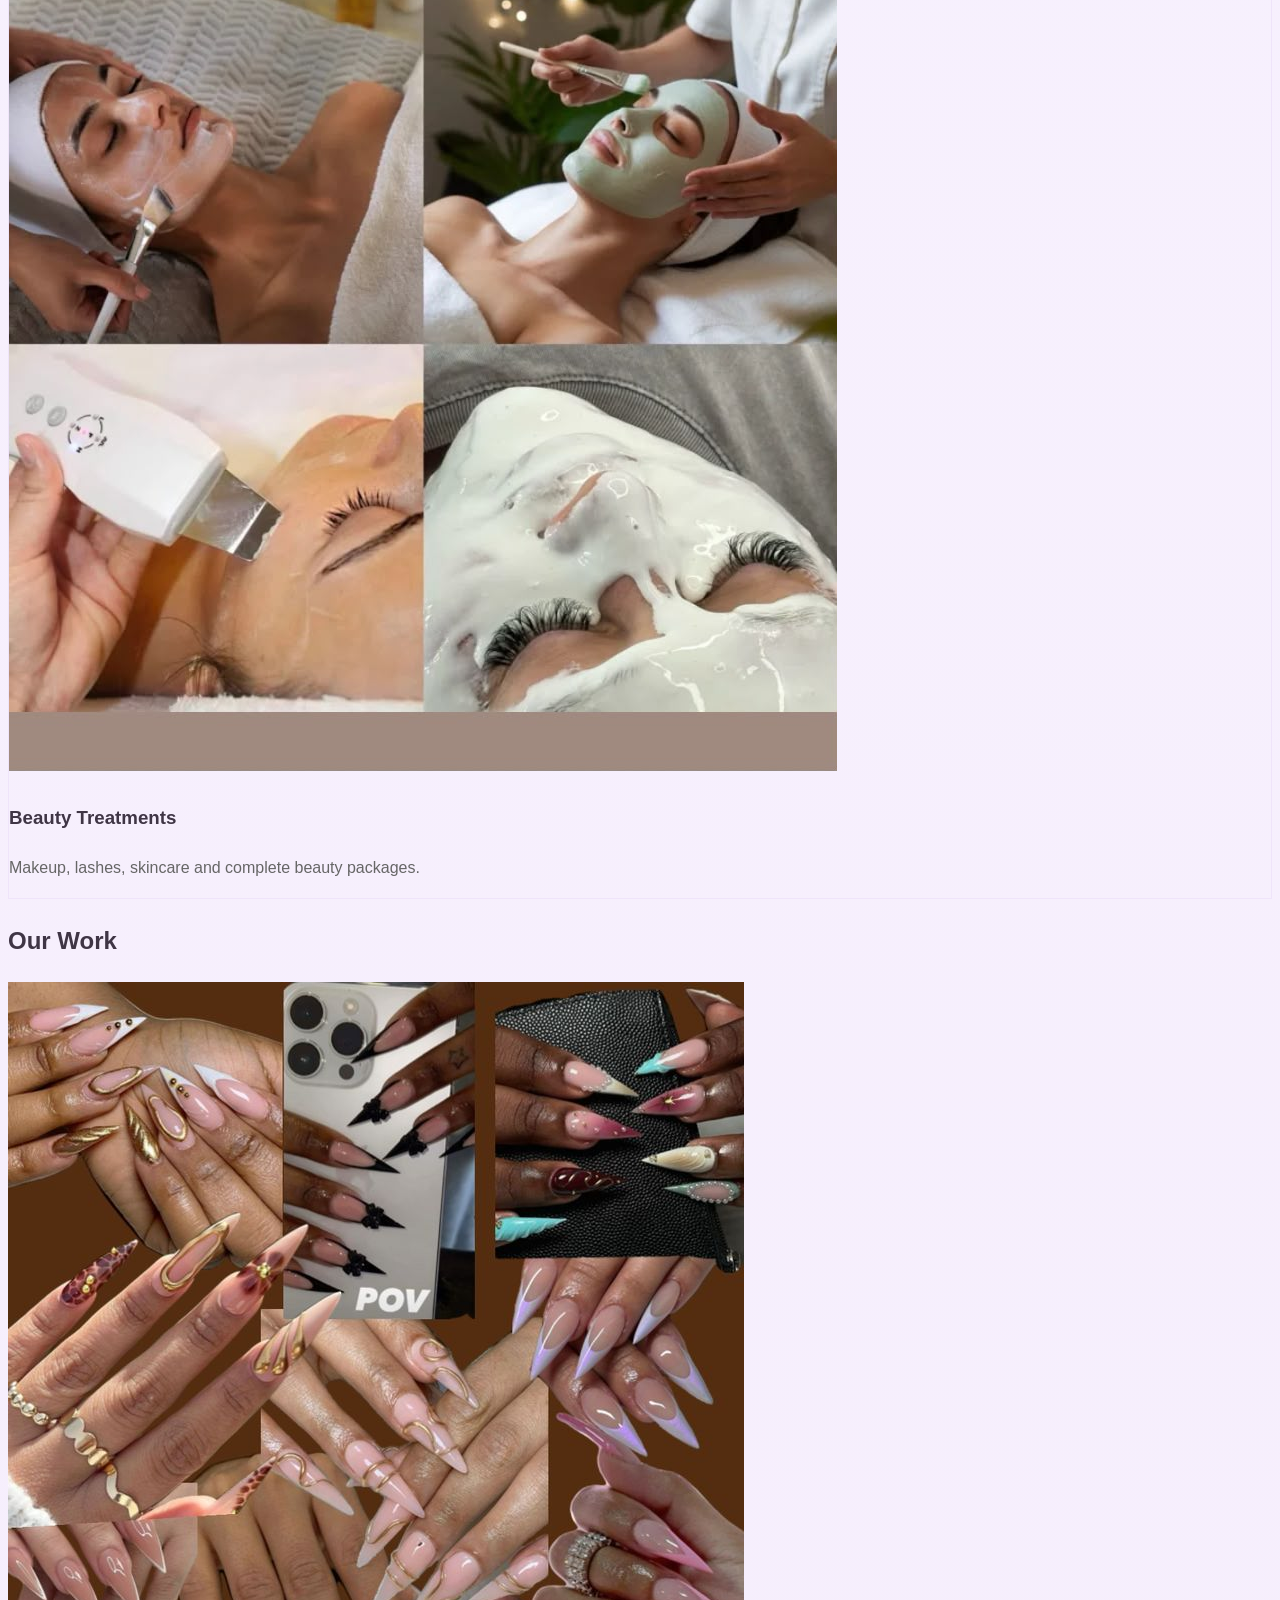
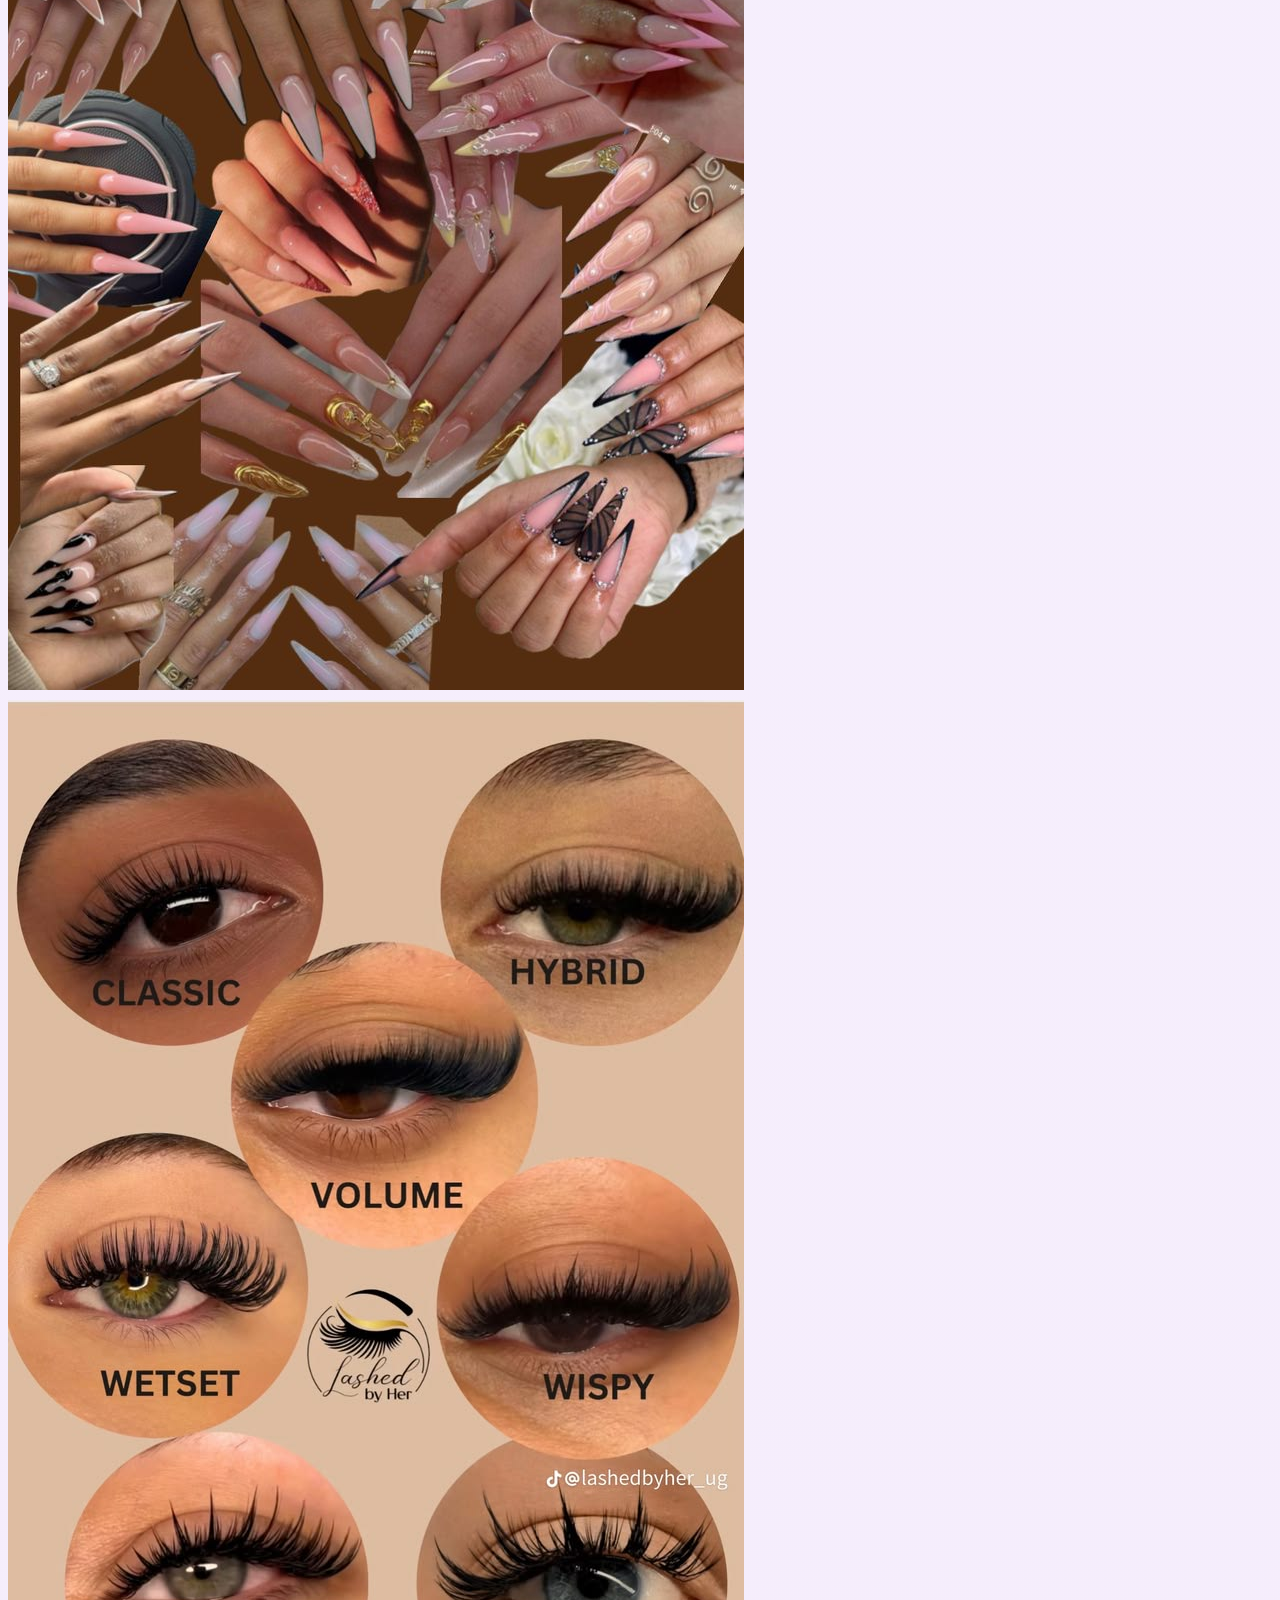
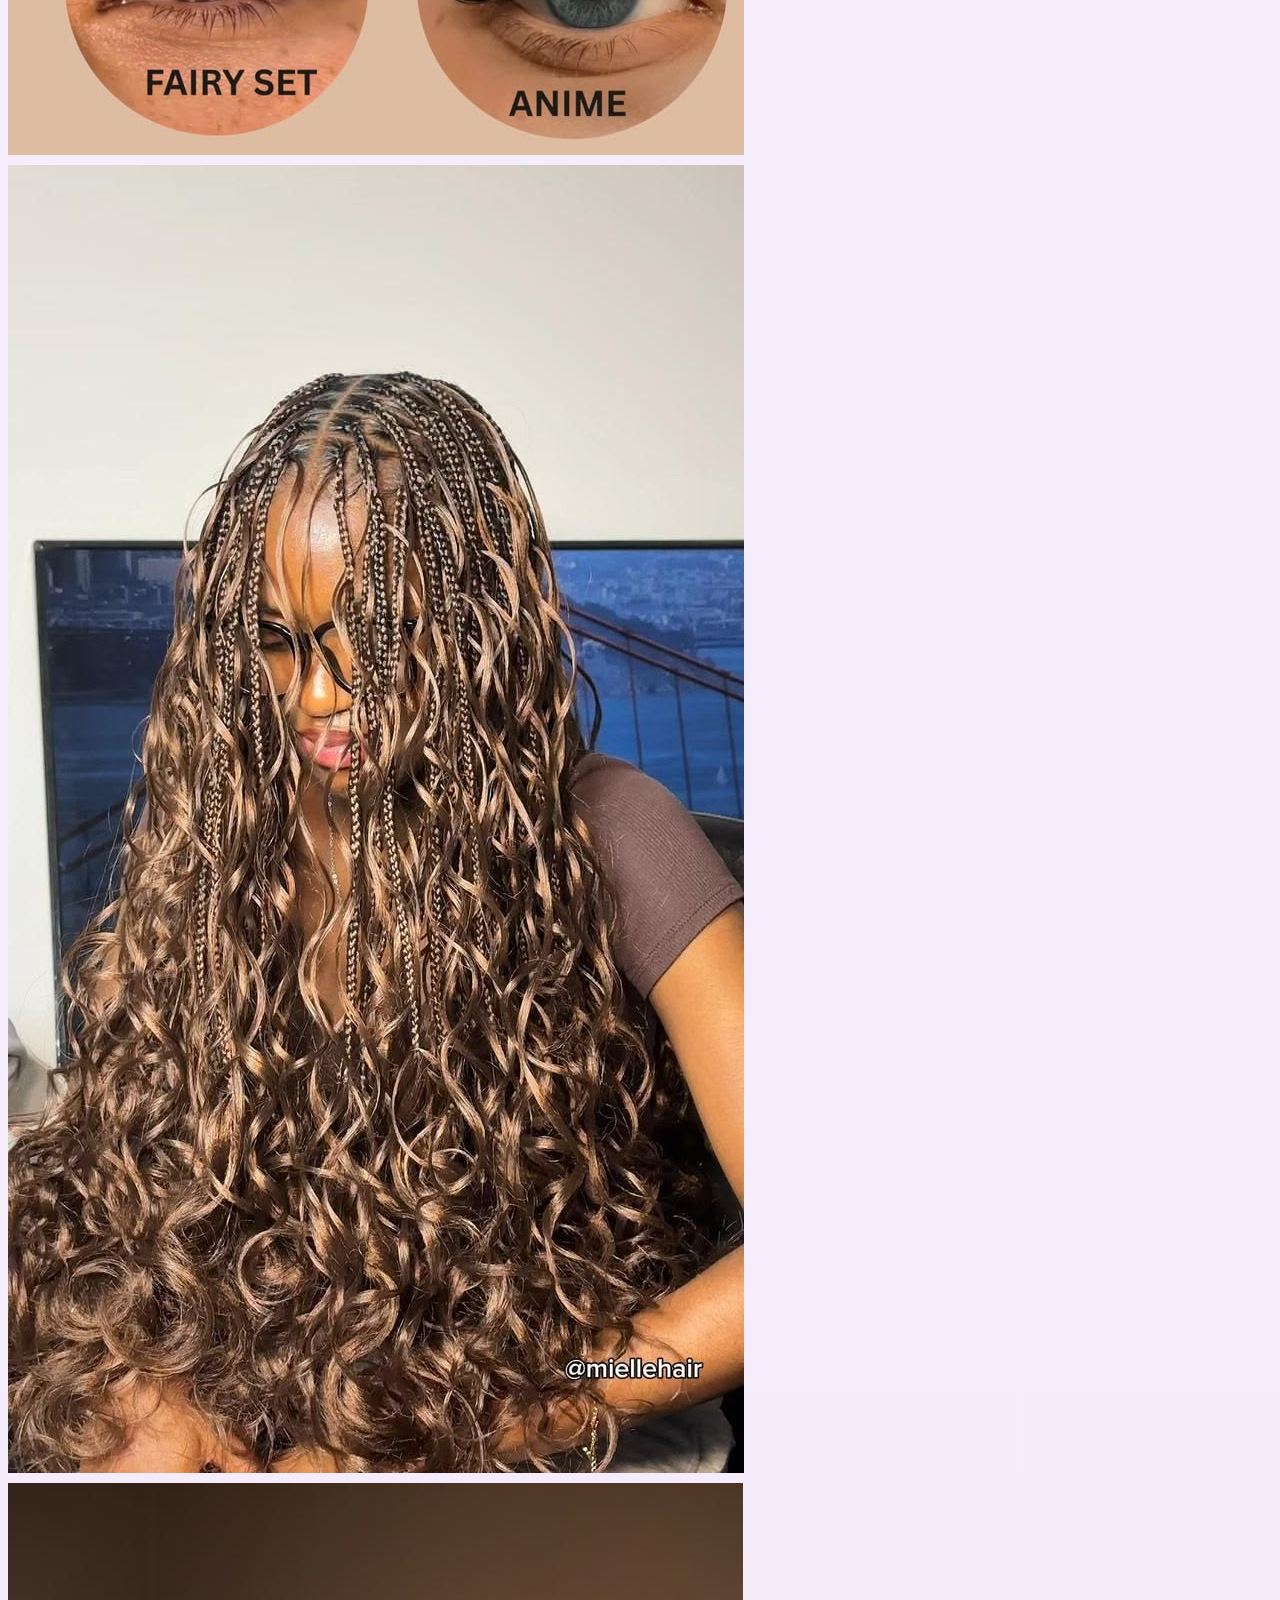
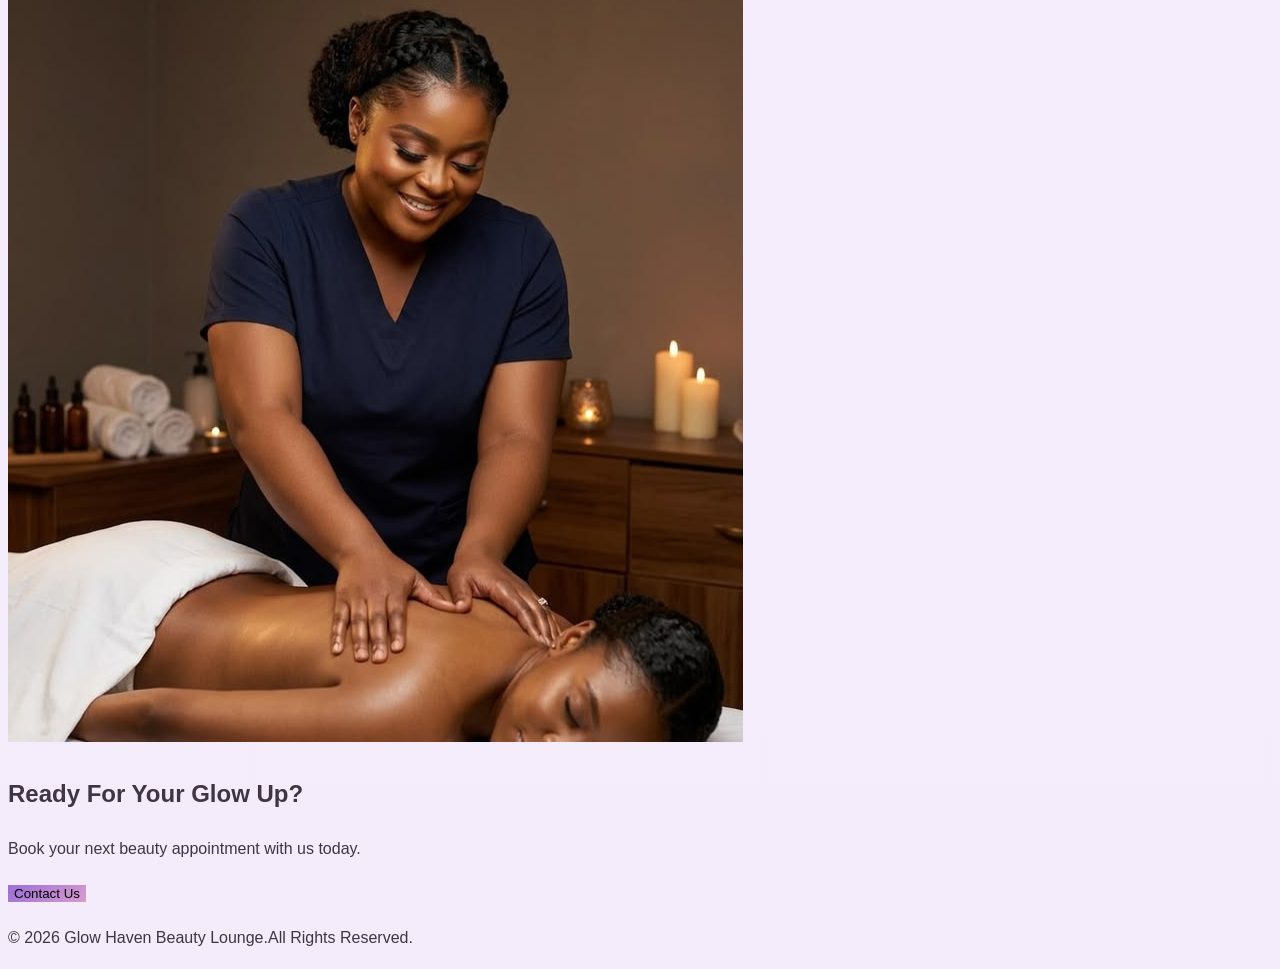
==== commit 245ee1ec: "adding all files" ====
--- a/index.html
+++ b/index.html
@@ -11,7 +11,7 @@
     <header>
         <nav class="navbar">
             <div class="logo">
-                Glow Haven ✨
+                Glow Haven
             </div>
 
             <ul class="nav-links">
--- a/style.css
+++ b/style.css
@@ -1,845 +1,86 @@
-* {
-    margin: 0;
-    padding: 0;
-    box-sizing: border-box;
+body {
+    font-family: Arial, Helvetica, sans-serif;
+    background: linear-gradient(to bottom, #f9f4ff, #f4ebfb);
+    color: #3f3545;
+    line-height: 1.8;
 }
 
-
-body {
-
-    font-family: "Poppins", Arial, Helvetica, sans-serif;
-    background-color: #fcf8ff;
-    color: #3f3545;
-    line-height: 1.6;
-
+.navbar{
+    background: rgba(255,255,255,0.97);
+    backdrop-filter: blur(10px);
+    border-bottom: 1px solid #ead8f8;
 }
 
-
-html {
-
-    scroll-behavior: smooth;
-
+.logo{
+    font-size:32px;
+    color:#8750b8;
 }
 
-
-img {
-
-    max-width: 100%;
-    display: block;
-
+.nav-links a{
+    position:relative;
+    transition:.3s;
 }
 
-
-h1,
-h2,
-h3 {
-
-    font-family: "Georgia", serif;
-
+.nav-links a::after{
+    content:"";
+    position:absolute;
+    left:0;
+    bottom:-6px;
+    width:0;
+    height:2px;
+    background:#c98ed8;
+    transition:.3s;
 }
 
-
-h2 {
-
-    text-align: center;
-    color: #7b4fa3;
-    font-size: 35px;
-    margin-bottom: 35px;
-
+.nav-links a:hover::after{
+    width:100%;
 }
 
-
-
-/* ===========================
-   NAVIGATION BAR
-=========================== */
-
-
-.navbar {
-
-    display: flex;
-    justify-content: space-between;
-    align-items: center;
-
-    padding: 20px 8%;
-
-    background: rgba(255,255,255,0.95);
-
-    box-shadow: 
-    0 5px 20px rgba(123,79,163,0.12);
-
-    position: sticky;
-    top: 0;
-    z-index: 10;
-
+.banner-overlay{
+    background:
+    linear-gradient(
+        rgba(76,39,111,.55),
+        rgba(152,94,182,.35)
+    );
 }
 
-
-
-.logo {
-
-    font-size: 28px;
-    font-weight: bold;
-
-    color: #8b5bb7;
-
-    letter-spacing: 1px;
-
+.banner-content h1{
+    font-size:65px;
+    text-shadow:3px 3px 10px rgba(0,0,0,.25);
 }
 
-
-
-.nav-links {
-
-    display: flex;
-    list-style: none;
-    gap: 30px;
-
+.banner-content p{
+    font-size:22px;
 }
 
-
-
-.nav-links a {
-
-    text-decoration: none;
-    color: #4d4055;
-
-    font-weight: 500;
-
-    transition: 0.3s;
-
+button{
+    background:linear-gradient(135deg,#9b6fd6,#d89bcf);
+    border:none;
+    transition:.4s;
 }
 
-
-
-.nav-links a:hover {
-
-    color: #b06ab3;
-
+button:hover{
+    transform:translateY(-5px) scale(1.03);
 }
 
-
-
-
-
-/* ===========================
-   BUTTON STYLE
-=========================== */
-
-
-button {
-
-    background: linear-gradient(
-        135deg,
-        #a77bd4,
-        #d89bcf
-    );
-
-    color: white;
-
-    border: none;
-
-    padding: 13px 30px;
-
-    border-radius: 30px;
-
-    font-size: 15px;
-
-    cursor: pointer;
-
-    transition: 0.3s;
-
+.card{
+    overflow:hidden;
+    border:1px solid #efe4fa;
 }
 
-
-
-button:hover {
-
-    transform: translateY(-3px);
-
-    box-shadow:
-    0 8px 20px rgba(167,123,212,0.35);
-
+.card img{
+    transition:.5s;
 }
 
-/* ===========================
-   HOMEPAGE HERO BANNER
-=========================== */
-
-
-.hero-banner {
-
-    position: relative;
-
-    height: 85vh;
-
-    overflow: hidden;
-
+.card:hover img{
+    transform:scale(1.08);
 }
 
-
-
-.banner-image {
-
-    width:100%;
-
-    height:100%;
-
-    object-fit:cover;
-
+.card h3{
+    margin-top:20px;
 }
 
-
-
-
-.banner-overlay {
-
-    position:absolute;
-
-    top:0;
-
-    left:0;
-
-    width:100%;
-
-    height:100%;
-
-
-    background:
-
-    linear-gradient(
-        rgba(70,40,90,0.45),
-        rgba(70,40,90,0.55)
-    );
-
-
-    display:flex;
-
-    justify-content:center;
-
-    align-items:center;
-
-    text-align:center;
-
+.card p{
+    color:#666;
 }
 
-
-
-
-
-.banner-content {
-
-    width:70%;
-
-    color:white;
-
-}
-
-
-
-.banner-content h1 {
-
-    font-size:60px;
-
-    color:white;
-
-    margin-bottom:20px;
-
-    letter-spacing:1px;
-
-}
-
-
-
-.banner-content p {
-
-    font-size:20px;
-
-    max-width:700px;
-
-    margin:0 auto 30px;
-
-    color:#fff;
-
-}
-
-
-
-.banner-content button {
-
-    background:
-
-    linear-gradient(
-        135deg,
-        #d7a7e8,
-        #f2b6d8
-    );
-
-
-
-    padding:15px 35px;
-
-    font-size:16px;
-
-}
-
-
-.banner-content button:hover {
-
-
-    background:#ffffff;
-
-    color:#8b5bb7;
-
-
-}
-
-
-
-/* ===========================
-   ABOUT PREVIEW
-=========================== */
-
-
-.about-preview {
-
-    padding: 70px 8%;
-
-    text-align: center;
-
-}
-
-
-
-.about-preview p {
-
-    max-width: 750px;
-
-    margin: auto;
-
-}
-
-
-
-/* ===========================
-   SERVICES SECTION
-=========================== */
-
-
-#services {
-
-    padding: 70px 8%;
-
-}
-
-
-
-.service-container {
-
-    display: grid;
-
-    grid-template-columns: repeat(4,1fr);
-
-    gap: 25px;
-
-}
-
-
-
-.card {
-
-    background: white;
-
-    padding: 20px;
-
-    border-radius: 20px;
-
-
-    box-shadow:
-
-    0 10px 25px rgba(123,79,163,0.12);
-
-
-    transition: 0.3s;
-
-}
-
-
-
-.card:hover {
-
-    transform: translateY(-8px);
-
-}
-
-
-
-.card img {
-
-    height: 220px;
-
-    width: 100%;
-
-    object-fit: cover;
-
-    border-radius: 15px;
-
-}
-
-
-
-.card h3 {
-
-    color: #8b5bb7;
-
-    margin: 18px 0 10px;
-
-}
-
-
-
-
-/* ===========================
-   GALLERY
-=========================== */
-
-
-#gallery {
-
-    padding: 70px 8%;
-
-    background: #f8efff;
-
-}
-
-
-
-.gallery {
-
-    display: grid;
-
-    grid-template-columns: repeat(4,1fr);
-
-    gap: 20px;
-
-}
-
-
-
-.gallery img {
-
-    height: 230px;
-
-    width: 100%;
-
-    object-fit: cover;
-
-    border-radius: 20px;
-
-    transition: 0.3s;
-
-}
-
-
-
-.gallery img:hover {
-
-    transform: scale(1.05);
-
-}
-
-
-
-/* ===========================
-   ABOUT PAGE
-=========================== */
-
-
-.page-banner {
-
-    background:
-
-    linear-gradient(
-        135deg,
-        #ead7ff,
-        #fce6f5
-    );
-
-
-    padding: 80px 8%;
-
-    text-align: center;
-
-}
-
-
-
-.page-banner h1 {
-
-    font-size: 48px;
-
-    color:#71449b;
-
-}
-
-
-
-.page-banner p {
-
-    margin-top:15px;
-
-}
-
-
-
-.about-section {
-
-    display:flex;
-
-    align-items:center;
-
-    gap:50px;
-
-    padding:70px 8%;
-
-}
-
-
-
-.about-image {
-
-    flex:1;
-
-}
-
-
-
-.about-image img {
-
-    height:420px;
-
-    width:100%;
-
-    object-fit:cover;
-
-    border-radius:25px;
-
-}
-
-
-
-.about-description {
-
-    flex:1;
-
-}
-
-
-
-.about-description p {
-
-    margin:20px 0;
-
-}
-
-
-
-
-.values {
-
-    display:flex;
-
-    justify-content:center;
-
-    gap:30px;
-
-    padding:50px 8%;
-
-}
-
-
-
-.value-box {
-
-    background:white;
-
-    width:350px;
-
-    padding:30px;
-
-    text-align:center;
-
-    border-radius:20px;
-
-
-    box-shadow:
-
-    0 10px 25px rgba(0,0,0,0.1);
-
-}
-
-
-
-.value-box h3 {
-
-    color:#9a62c4;
-
-    margin-bottom:15px;
-
-}
-
-
-
-/* ===========================
-   CONTACT PAGE
-=========================== */
-
-
-.contact-section {
-
-    display:flex;
-
-    justify-content:center;
-
-    gap:40px;
-
-    padding:70px 8%;
-
-}
-
-
-
-.contact-details,
-.appointment-form {
-
-
-    background:white;
-
-    width:45%;
-
-    padding:35px;
-
-    border-radius:20px;
-
-
-    box-shadow:
-
-    0 10px 25px rgba(123,79,163,0.15);
-
-
-}
-
-
-
-.contact-details p {
-
-    margin:20px 0;
-
-}
-
-
-
-form {
-
-    display:flex;
-
-    flex-direction:column;
-
-    gap:15px;
-
-}
-
-
-
-input,
-textarea,
-select {
-
-    padding:15px;
-
-    border-radius:12px;
-
-    border:1px solid #ddd;
-
-    font-size:15px;
-
-    outline:none;
-
-}
-
-
-
-input:focus,
-textarea:focus,
-select:focus {
-
-    border-color:#a77bd4;
-
-}
-
-
-
-textarea {
-
-    height:130px;
-
-}
-
-
-
-
-/* ===========================
-   CONTACT CTA
-=========================== */
-
-
-.contact-preview {
-
-    background:#f7eaff;
-
-    text-align:center;
-
-    padding:70px 8%;
-
-}
-
-
-
-
-
-/* ===========================
-   FOOTER
-=========================== */
-
-
-footer {
-
-    background:#7b4fa3;
-
-    color:white;
-
-    text-align:center;
-
-    padding:25px;
-
-}
-
-
-
-
-
-/* ===========================
-   RESPONSIVE DESIGN
-=========================== */
-
-
-@media(max-width:900px){
-
-
-    .navbar {
-
-        flex-direction:column;
-
-        gap:20px;
-
-    }
-
-
-    .nav-links {
-
-        flex-wrap:wrap;
-
-        justify-content:center;
-
-    }
-
-
-
-    .hero {
-
-        flex-direction:column;
-
-        text-align:center;
-
-    }
-
-
-    .hero-content {
-
-        width:100%;
-
-    }
-
-
-    .hero h1 {
-
-        font-size:40px;
-
-    }
-
-
-
-    .service-container {
-
-        grid-template-columns:repeat(2,1fr);
-
-    }
-
-
-
-    .gallery {
-
-        grid-template-columns:repeat(2,1fr);
-
-    }
-
-
-
-    .about-section,
-    .contact-section {
-
-        flex-direction:column;
-
-    }
-
-
-
-    .contact-details,
-    .appointment-form {
-
-        width:100%;
-
-    }
-
-
-}
-
-
-
-
-@media(max-width:600px){
-
-
-    .service-container,
-    .gallery {
-
-        grid-template-columns:1fr;
-
-    }
-
-
-    .hero-image img {
-
-        height:300px;
-
-    }
-
-
-    .page-banner h1 {
-
-        font-size:35px;
-
-    }
-
-
-}
